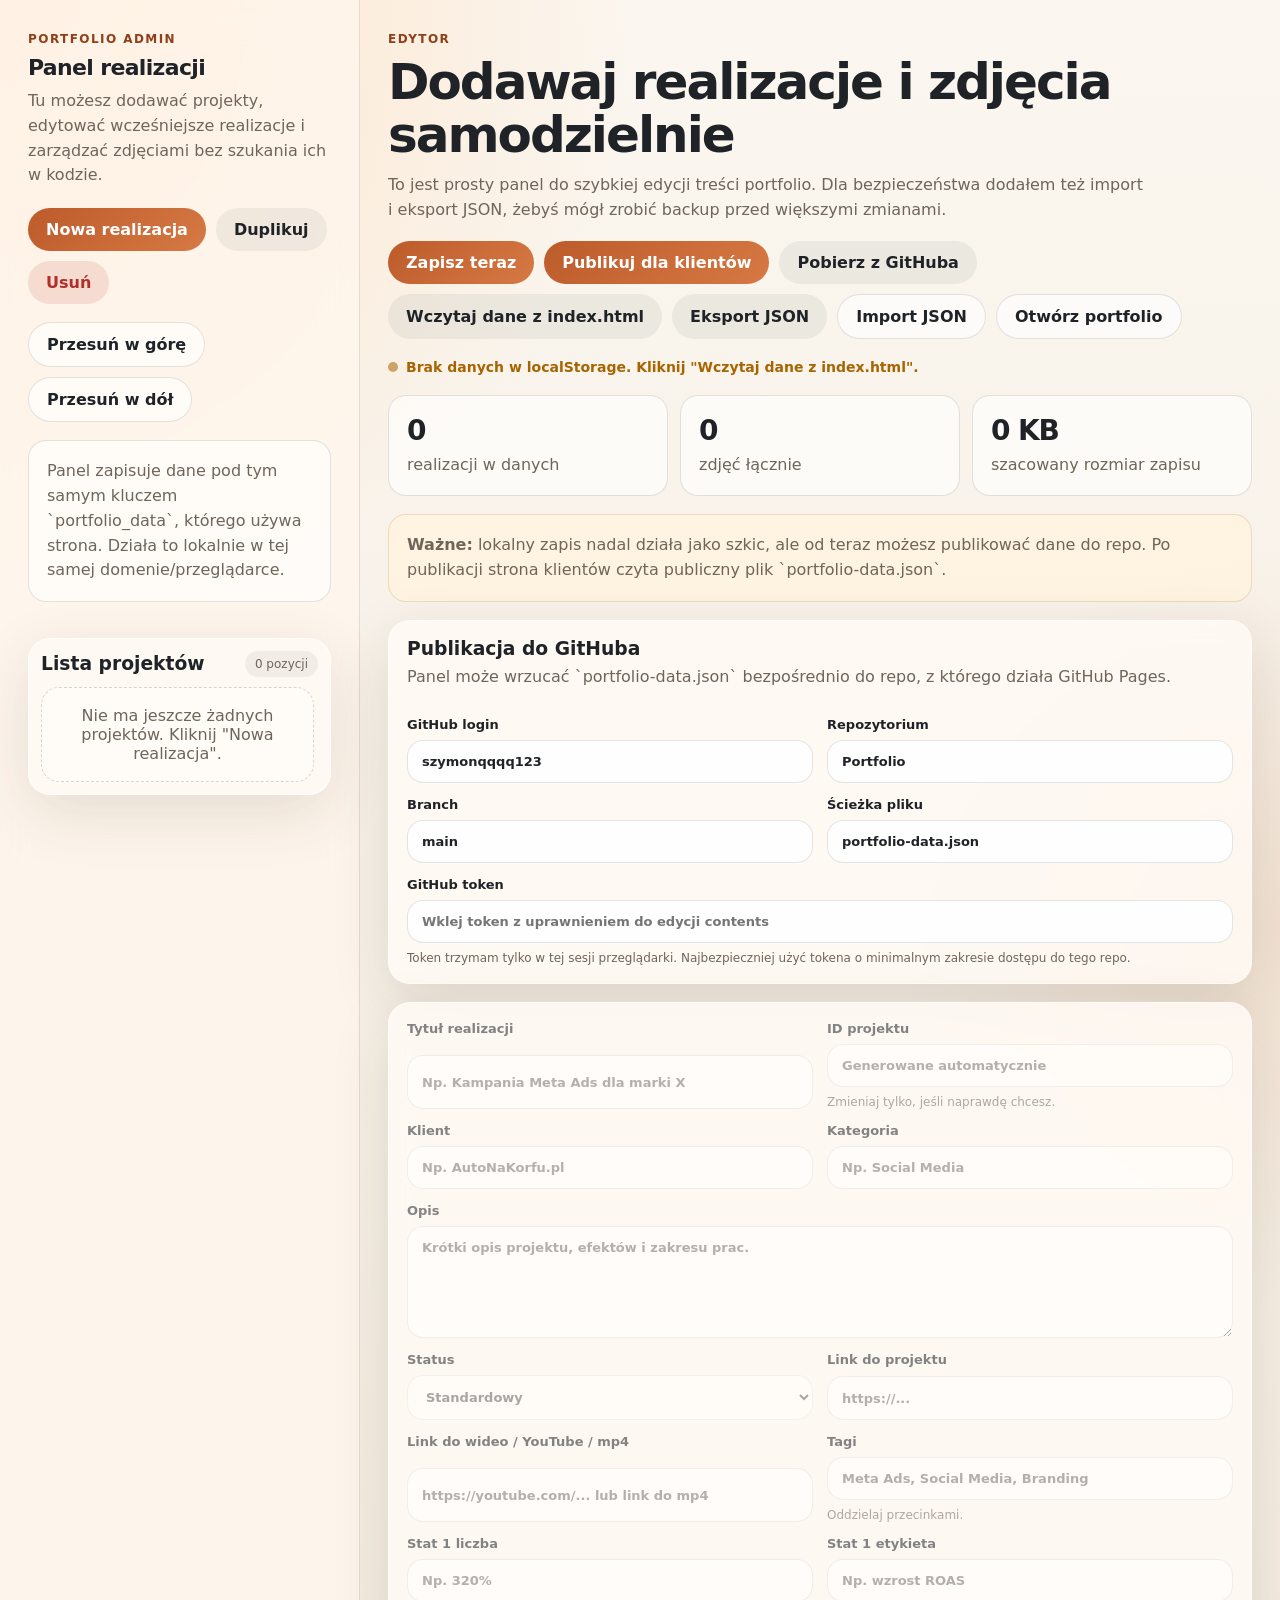
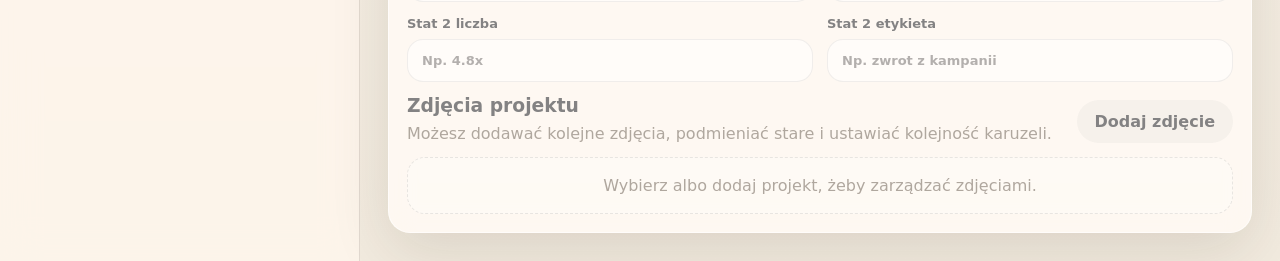
==== admin.html @ 0dcaae66 "Add files via upload" ====
<!DOCTYPE html>
<html lang="pl">
<head>
  <meta charset="UTF-8">
  <meta name="viewport" content="width=device-width, initial-scale=1.0">
  <title>Panel realizacji</title>
  <style>
    :root {
      --bg: #f4efe7;
      --panel: rgba(255, 250, 244, 0.88);
      --panel-strong: #fffaf4;
      --ink: #1f2328;
      --muted: #6f655a;
      --line: rgba(39, 28, 20, 0.12);
      --brand: #bd5b2b;
      --brand-dark: #8f3f19;
      --ok: #156f44;
      --warn: #a86400;
      --danger: #b22f29;
      --shadow: 0 18px 60px rgba(52, 31, 18, 0.12);
      --radius: 22px;
    }

    * {
      box-sizing: border-box;
    }

    body {
      margin: 0;
      font-family: "Segoe UI", system-ui, sans-serif;
      color: var(--ink);
      background:
        radial-gradient(circle at top left, rgba(255, 209, 163, 0.55), transparent 28%),
        radial-gradient(circle at right center, rgba(215, 146, 96, 0.16), transparent 24%),
        linear-gradient(180deg, #fbf6ef 0%, #f2ebdf 100%);
      min-height: 100vh;
    }

    a {
      color: inherit;
    }

    .shell {
      display: grid;
      grid-template-columns: 360px minmax(0, 1fr);
      min-height: 100vh;
    }

    .sidebar {
      padding: 28px;
      border-right: 1px solid var(--line);
      background: rgba(255, 247, 238, 0.78);
      backdrop-filter: blur(18px);
    }

    .main {
      padding: 28px;
    }

    .panel {
      background: var(--panel);
      border: 1px solid rgba(255, 255, 255, 0.6);
      border-radius: var(--radius);
      box-shadow: var(--shadow);
      backdrop-filter: blur(12px);
    }

    .brand {
      margin-bottom: 20px;
    }

    .eyebrow {
      display: inline-block;
      margin-bottom: 10px;
      font-size: 12px;
      font-weight: 700;
      letter-spacing: 0.12em;
      text-transform: uppercase;
      color: var(--brand-dark);
    }

    h1, h2, h3 {
      margin: 0;
      line-height: 1.05;
    }

    h1 {
      font-size: clamp(30px, 4vw, 50px);
      letter-spacing: -0.04em;
      margin-bottom: 12px;
    }

    h2 {
      font-size: 22px;
      letter-spacing: -0.03em;
    }

    p {
      margin: 0;
      color: var(--muted);
      line-height: 1.55;
    }

    .stack {
      display: grid;
      gap: 18px;
    }

    .actions,
    .inline-actions {
      display: flex;
      flex-wrap: wrap;
      gap: 10px;
    }

    button,
    .button-link,
    .file-label {
      appearance: none;
      border: 0;
      border-radius: 999px;
      padding: 12px 18px;
      font: inherit;
      font-weight: 700;
      cursor: pointer;
      transition: transform 0.16s ease, background 0.16s ease, color 0.16s ease, opacity 0.16s ease;
      text-decoration: none;
      display: inline-flex;
      align-items: center;
      justify-content: center;
      gap: 8px;
    }

    button:hover,
    .button-link:hover,
    .file-label:hover {
      transform: translateY(-1px);
    }

    .btn-primary {
      background: linear-gradient(135deg, var(--brand), #d67944);
      color: #fff;
    }

    .btn-secondary {
      background: rgba(31, 35, 40, 0.06);
      color: var(--ink);
    }

    .btn-danger {
      background: rgba(178, 47, 41, 0.12);
      color: var(--danger);
    }

    .btn-ghost {
      background: rgba(255, 255, 255, 0.66);
      color: var(--ink);
      border: 1px solid var(--line);
    }

    .meta-card,
    .list-wrap,
    .editor-wrap,
    .tip,
    .notice {
      padding: 18px;
    }

    .meta-grid {
      display: grid;
      grid-template-columns: repeat(3, minmax(0, 1fr));
      gap: 12px;
    }

    .meta-card {
      background: rgba(255, 255, 255, 0.62);
      border: 1px solid var(--line);
      border-radius: 18px;
    }

    .meta-card strong {
      display: block;
      font-size: 28px;
      letter-spacing: -0.04em;
      margin-bottom: 6px;
    }

    .tip,
    .notice {
      border-radius: 18px;
      border: 1px solid var(--line);
      background: rgba(255, 255, 255, 0.6);
    }

    .notice.warn {
      background: rgba(255, 244, 224, 0.85);
      border-color: rgba(168, 100, 0, 0.18);
    }

    .notice.ok {
      background: rgba(232, 250, 240, 0.9);
      border-color: rgba(21, 111, 68, 0.18);
    }

    .status-line {
      display: inline-flex;
      align-items: center;
      gap: 8px;
      min-height: 20px;
      font-size: 14px;
      font-weight: 600;
      color: var(--muted);
    }

    .status-dot {
      width: 10px;
      height: 10px;
      border-radius: 999px;
      background: currentColor;
      opacity: 0.55;
    }

    .status-line.ok {
      color: var(--ok);
    }

    .status-line.warn {
      color: var(--warn);
    }

    .status-line.danger {
      color: var(--danger);
    }

    .list-wrap {
      margin-top: 18px;
      padding: 12px;
    }

    .project-list {
      display: grid;
      gap: 10px;
      max-height: calc(100vh - 350px);
      overflow: auto;
      padding-right: 4px;
    }

    .project-item {
      width: 100%;
      text-align: left;
      border-radius: 18px;
      padding: 14px;
      background: rgba(255, 255, 255, 0.75);
      border: 1px solid transparent;
      display: grid;
      gap: 6px;
    }

    .project-item.active {
      border-color: rgba(189, 91, 43, 0.4);
      background: linear-gradient(135deg, rgba(255, 233, 219, 0.95), rgba(255, 250, 244, 0.95));
    }

    .project-item strong {
      font-size: 16px;
      letter-spacing: -0.02em;
    }

    .project-meta {
      display: flex;
      flex-wrap: wrap;
      gap: 8px;
      font-size: 12px;
      color: var(--muted);
    }

    .chip {
      display: inline-flex;
      align-items: center;
      gap: 6px;
      padding: 6px 10px;
      border-radius: 999px;
      background: rgba(31, 35, 40, 0.06);
      font-size: 12px;
      color: var(--muted);
    }

    .editor-wrap {
      display: grid;
      gap: 18px;
    }

    .form-grid {
      display: grid;
      grid-template-columns: repeat(2, minmax(0, 1fr));
      gap: 14px;
    }

    .full {
      grid-column: 1 / -1;
    }

    label {
      display: grid;
      gap: 8px;
      font-size: 13px;
      font-weight: 700;
      color: var(--ink);
    }

    input,
    textarea,
    select {
      width: 100%;
      border-radius: 16px;
      border: 1px solid rgba(31, 35, 40, 0.12);
      background: rgba(255, 255, 255, 0.92);
      padding: 13px 14px;
      font: inherit;
      color: var(--ink);
      resize: vertical;
    }

    textarea {
      min-height: 112px;
    }

    input:focus,
    textarea:focus,
    select:focus {
      outline: 2px solid rgba(189, 91, 43, 0.2);
      border-color: rgba(189, 91, 43, 0.5);
    }

    .field-note {
      font-size: 12px;
      font-weight: 500;
      color: var(--muted);
    }

    fieldset {
      margin: 0;
      padding: 0;
      border: 0;
      min-width: 0;
    }

    fieldset:disabled {
      opacity: 0.55;
    }

    .section-head {
      display: flex;
      align-items: center;
      justify-content: space-between;
      gap: 12px;
      margin-bottom: 10px;
    }

    .image-list {
      display: grid;
      gap: 12px;
    }

    .image-item {
      border: 1px solid var(--line);
      border-radius: 18px;
      padding: 12px;
      background: rgba(255, 255, 255, 0.7);
      display: grid;
      grid-template-columns: 92px minmax(0, 1fr);
      gap: 12px;
      align-items: start;
    }

    .thumb {
      width: 92px;
      height: 92px;
      border-radius: 14px;
      overflow: hidden;
      background: linear-gradient(135deg, rgba(189, 91, 43, 0.12), rgba(31, 35, 40, 0.05));
      display: grid;
      place-items: center;
      color: var(--muted);
      font-size: 12px;
      text-align: center;
      border: 1px solid rgba(31, 35, 40, 0.08);
    }

    .thumb img {
      width: 100%;
      height: 100%;
      object-fit: cover;
      display: block;
    }

    .image-copy {
      display: grid;
      gap: 8px;
    }

    .image-title {
      font-weight: 700;
      word-break: break-word;
    }

    .image-actions {
      display: flex;
      flex-wrap: wrap;
      gap: 8px;
    }

    .image-actions button {
      padding: 9px 12px;
      font-size: 13px;
    }

    .empty {
      padding: 18px;
      border-radius: 18px;
      border: 1px dashed rgba(31, 35, 40, 0.18);
      color: var(--muted);
      background: rgba(255, 255, 255, 0.45);
      text-align: center;
    }

    .hidden-input {
      display: none;
    }

    @media (max-width: 980px) {
      .shell {
        grid-template-columns: 1fr;
      }

      .sidebar {
        border-right: 0;
        border-bottom: 1px solid var(--line);
      }

      .project-list {
        max-height: none;
      }

      .meta-grid,
      .form-grid {
        grid-template-columns: 1fr;
      }
    }
  </style>
</head>
<body>
  <div class="shell">
    <aside class="sidebar">
      <div class="brand">
        <div class="eyebrow">Portfolio Admin</div>
        <h2>Panel realizacji</h2>
        <p style="margin-top:10px">Tu możesz dodawać projekty, edytować wcześniejsze realizacje i zarządzać zdjęciami bez szukania ich w kodzie.</p>
      </div>

      <div class="stack">
        <div class="actions">
          <button class="btn-primary" id="addProjectBtn" type="button">Nowa realizacja</button>
          <button class="btn-secondary" id="duplicateProjectBtn" type="button">Duplikuj</button>
          <button class="btn-danger" id="deleteProjectBtn" type="button">Usuń</button>
        </div>

        <div class="actions">
          <button class="btn-ghost" id="moveUpBtn" type="button">Przesuń w górę</button>
          <button class="btn-ghost" id="moveDownBtn" type="button">Przesuń w dół</button>
        </div>

        <div class="tip">
          <p>Panel zapisuje dane pod tym samym kluczem `portfolio_data`, którego używa strona. Działa to lokalnie w tej samej domenie/przeglądarce.</p>
        </div>

        <div class="list-wrap panel">
          <div class="section-head">
            <h3>Lista projektów</h3>
            <span class="chip" id="projectCountChip">0 pozycji</span>
          </div>
          <div class="project-list" id="projectList"></div>
        </div>
      </div>
    </aside>

    <main class="main">
      <div class="stack">
        <div>
          <div class="eyebrow">Edytor</div>
          <h1>Dodawaj realizacje i zdjęcia samodzielnie</h1>
          <p style="max-width:760px">To jest prosty panel do szybkiej edycji treści portfolio. Dla bezpieczeństwa dodałem też import i eksport JSON, żebyś mógł zrobić backup przed większymi zmianami.</p>
        </div>

        <div class="actions">
          <button class="btn-primary" id="saveBtn" type="button">Zapisz teraz</button>
          <button class="btn-primary" id="publishBtn" type="button">Publikuj dla klientów</button>
          <button class="btn-secondary" id="pullGithubBtn" type="button">Pobierz z GitHuba</button>
          <button class="btn-secondary" id="seedBtn" type="button">Wczytaj dane z index.html</button>
          <button class="btn-secondary" id="exportBtn" type="button">Eksport JSON</button>
          <label class="file-label btn-ghost" for="importInput">Import JSON</label>
          <input class="hidden-input" type="file" id="importInput" accept="application/json">
          <a class="button-link btn-ghost" href="index.html" target="_blank" rel="noreferrer">Otwórz portfolio</a>
        </div>

        <div class="status-line" id="statusLine">
          <span class="status-dot"></span>
          <span>Gotowe do pracy.</span>
        </div>

        <div class="meta-grid">
          <div class="meta-card">
            <strong id="metaProjects">0</strong>
            <p>realizacji w danych</p>
          </div>
          <div class="meta-card">
            <strong id="metaImages">0</strong>
            <p>zdjęć łącznie</p>
          </div>
          <div class="meta-card">
            <strong id="metaSize">0 KB</strong>
            <p>szacowany rozmiar zapisu</p>
          </div>
        </div>

        <div class="notice warn">
          <p><strong>Ważne:</strong> lokalny zapis nadal działa jako szkic, ale od teraz możesz publikować dane do repo. Po publikacji strona klientów czyta publiczny plik `portfolio-data.json`.</p>
        </div>

        <div class="editor-wrap panel">
          <div class="section-head">
            <div>
              <h3>Publikacja do GitHuba</h3>
              <p style="margin-top:6px">Panel może wrzucać `portfolio-data.json` bezpośrednio do repo, z którego działa GitHub Pages.</p>
            </div>
          </div>

          <div class="form-grid">
            <label>
              GitHub login
              <input type="text" id="githubOwner" placeholder="Np. szymonqqqq123">
            </label>

            <label>
              Repozytorium
              <input type="text" id="githubRepo" placeholder="Np. Portfolio">
            </label>

            <label>
              Branch
              <input type="text" id="githubBranch" placeholder="Np. main">
            </label>

            <label>
              Ścieżka pliku
              <input type="text" id="githubPath" placeholder="Np. portfolio-data.json">
            </label>

            <label class="full">
              GitHub token
              <input type="password" id="githubToken" placeholder="Wklej token z uprawnieniem do edycji contents">
              <span class="field-note">Token trzymam tylko w tej sesji przeglądarki. Najbezpieczniej użyć tokena o minimalnym zakresie dostępu do tego repo.</span>
            </label>
          </div>
        </div>

        <div class="editor-wrap panel">
          <fieldset id="editorFieldset">
            <div class="form-grid" id="projectForm">
              <label>
                Tytuł realizacji
                <input type="text" id="fieldTitle" placeholder="Np. Kampania Meta Ads dla marki X">
              </label>

              <label>
                ID projektu
                <input type="text" id="fieldId" placeholder="Generowane automatycznie">
                <span class="field-note">Zmieniaj tylko, jeśli naprawdę chcesz.</span>
              </label>

              <label>
                Klient
                <input type="text" id="fieldClient" placeholder="Np. AutoNaKorfu.pl">
              </label>

              <label>
                Kategoria
                <input type="text" id="fieldCategory" placeholder="Np. Social Media">
              </label>

              <label class="full">
                Opis
                <textarea id="fieldDesc" placeholder="Krótki opis projektu, efektów i zakresu prac."></textarea>
              </label>

              <label>
                Status
                <select id="fieldStatus">
                  <option value="">Standardowy</option>
                  <option value="featured">Wyróżniony</option>
                </select>
              </label>

              <label>
                Link do projektu
                <input type="url" id="fieldUrl" placeholder="https://...">
              </label>

              <label>
                Link do wideo / YouTube / mp4
                <input type="text" id="fieldYoutubeUrl" placeholder="https://youtube.com/... lub link do mp4">
              </label>

              <label>
                Tagi
                <input type="text" id="fieldTags" placeholder="Meta Ads, Social Media, Branding">
                <span class="field-note">Oddzielaj przecinkami.</span>
              </label>

              <label>
                Stat 1 liczba
                <input type="text" id="fieldStat1num" placeholder="Np. 320%">
              </label>

              <label>
                Stat 1 etykieta
                <input type="text" id="fieldStat1label" placeholder="Np. wzrost ROAS">
              </label>

              <label>
                Stat 2 liczba
                <input type="text" id="fieldStat2num" placeholder="Np. 4.8x">
              </label>

              <label>
                Stat 2 etykieta
                <input type="text" id="fieldStat2label" placeholder="Np. zwrot z kampanii">
              </label>

              <div class="full">
                <div class="section-head">
                  <div>
                    <h3>Zdjęcia projektu</h3>
                    <p style="margin-top:6px">Możesz dodawać kolejne zdjęcia, podmieniać stare i ustawiać kolejność karuzeli.</p>
                  </div>
                  <button class="btn-secondary" id="addImageBtn" type="button">Dodaj zdjęcie</button>
                </div>
                <div class="image-list" id="imageList"></div>
              </div>
            </div>
          </fieldset>
        </div>
      </div>
    </main>
  </div>

  <script>
    (function() {
      const STORAGE_KEY = 'portfolio_data';
      const GITHUB_CONFIG_KEY = 'portfolio_github_config';
      const GITHUB_TOKEN_KEY = 'portfolio_github_token';
      const els = {
        projectList: document.getElementById('projectList'),
        projectCountChip: document.getElementById('projectCountChip'),
        statusLine: document.getElementById('statusLine'),
        metaProjects: document.getElementById('metaProjects'),
        metaImages: document.getElementById('metaImages'),
        metaSize: document.getElementById('metaSize'),
        editorFieldset: document.getElementById('editorFieldset'),
        imageList: document.getElementById('imageList'),
        importInput: document.getElementById('importInput'),
        fieldTitle: document.getElementById('fieldTitle'),
        fieldId: document.getElementById('fieldId'),
        fieldClient: document.getElementById('fieldClient'),
        fieldCategory: document.getElementById('fieldCategory'),
        fieldDesc: document.getElementById('fieldDesc'),
        fieldStatus: document.getElementById('fieldStatus'),
        fieldUrl: document.getElementById('fieldUrl'),
        fieldYoutubeUrl: document.getElementById('fieldYoutubeUrl'),
        fieldTags: document.getElementById('fieldTags'),
        fieldStat1num: document.getElementById('fieldStat1num'),
        fieldStat1label: document.getElementById('fieldStat1label'),
        fieldStat2num: document.getElementById('fieldStat2num'),
        fieldStat2label: document.getElementById('fieldStat2label'),
        githubOwner: document.getElementById('githubOwner'),
        githubRepo: document.getElementById('githubRepo'),
        githubBranch: document.getElementById('githubBranch'),
        githubPath: document.getElementById('githubPath'),
        githubToken: document.getElementById('githubToken')
      };

      let state = createEmptyState();
      let selectedProjectId = null;
      let saveTimer = null;
      let githubConfig = createDefaultGithubConfig();

      function createEmptyState() {
        return {
          projects: [],
          services: [],
          profile: {},
          settings: {}
        };
      }

      function createDefaultGithubConfig() {
        return {
          owner: 'szymonqqqq123',
          repo: 'Portfolio',
          branch: 'main',
          path: 'portfolio-data.json',
          token: ''
        };
      }

      function slugify(value) {
        return String(value || '')
          .toLowerCase()
          .normalize('NFD')
          .replace(/[\u0300-\u036f]/g, '')
          .replace(/[^a-z0-9]+/g, '-')
          .replace(/^-+|-+$/g, '')
          .slice(0, 40) || 'realizacja';
      }

      function generateId(seed) {
        return slugify(seed) + '-' + Math.random().toString(36).slice(2, 7);
      }

      function makeUniqueProjectId(rawId, fallbackSeed, currentId) {
        let desired = String(rawId || '').trim();
        if (!desired) {
          desired = currentId || generateId(fallbackSeed || 'realizacja');
        }

        let candidate = desired;
        let counter = 2;
        while (state.projects.some(function(project) {
          return project.id === candidate && project.id !== currentId;
        })) {
          candidate = desired + '-' + counter;
          counter += 1;
        }
        return candidate;
      }

      function parseTags(value) {
        return String(value || '')
          .split(',')
          .map(function(tag) { return tag.trim(); })
          .filter(Boolean);
      }

      function escapeHtml(value) {
        return String(value == null ? '' : value)
          .replace(/&/g, '&amp;')
          .replace(/</g, '&lt;')
          .replace(/>/g, '&gt;')
          .replace(/"/g, '&quot;')
          .replace(/'/g, '&#39;');
      }

      function normalizeProject(project, index) {
        const src = project && typeof project === 'object' ? project : {};
        const title = src.title || 'Nowa realizacja';
        return {
          id: String(src.id || generateId(title + '-' + index)),
          title: String(title),
          client: String(src.client || ''),
          desc: String(src.desc || ''),
          category: String(src.category || ''),
          tags: Array.isArray(src.tags) ? src.tags.filter(Boolean).map(String) : parseTags(src.tags),
          stat1num: String(src.stat1num || ''),
          stat1label: String(src.stat1label || ''),
          stat2num: String(src.stat2num || ''),
          stat2label: String(src.stat2label || ''),
          status: src.status === 'featured' ? 'featured' : '',
          url: String(src.url || ''),
          youtubeUrl: String(src.youtubeUrl || ''),
          images: Array.isArray(src.images) ? src.images.filter(Boolean).map(String) : [],
          updatedAt: Number(src.updatedAt) || Date.now()
        };
      }

      function ensureStateShape(raw) {
        const src = raw && typeof raw === 'object' ? raw : {};
        return {
          projects: Array.isArray(src.projects) ? src.projects.map(normalizeProject) : [],
          services: Array.isArray(src.services) ? src.services.slice() : [],
          profile: src.profile && typeof src.profile === 'object' ? Object.assign({}, src.profile) : {},
          settings: src.settings && typeof src.settings === 'object' ? Object.assign({}, src.settings) : {}
        };
      }

      function loadGithubConfig() {
        let config = createDefaultGithubConfig();

        try {
          const saved = localStorage.getItem(GITHUB_CONFIG_KEY);
          if (saved) {
            config = Object.assign(config, JSON.parse(saved));
          }
        } catch (error) {
          console.warn('github config read failed:', error);
        }

        try {
          config.token = sessionStorage.getItem(GITHUB_TOKEN_KEY) || '';
        } catch (error) {
          console.warn('github token read failed:', error);
        }

        return config;
      }

      function saveGithubConfig() {
        githubConfig = {
          owner: els.githubOwner.value.trim(),
          repo: els.githubRepo.value.trim(),
          branch: els.githubBranch.value.trim() || 'main',
          path: els.githubPath.value.trim() || 'portfolio-data.json',
          token: els.githubToken.value.trim()
        };

        try {
          localStorage.setItem(GITHUB_CONFIG_KEY, JSON.stringify({
            owner: githubConfig.owner,
            repo: githubConfig.repo,
            branch: githubConfig.branch,
            path: githubConfig.path
          }));
        } catch (error) {
          console.warn('github config write failed:', error);
        }

        try {
          if (githubConfig.token) {
            sessionStorage.setItem(GITHUB_TOKEN_KEY, githubConfig.token);
          } else {
            sessionStorage.removeItem(GITHUB_TOKEN_KEY);
          }
        } catch (error) {
          console.warn('github token write failed:', error);
        }

        return githubConfig;
      }

      function fillGithubConfig() {
        els.githubOwner.value = githubConfig.owner || '';
        els.githubRepo.value = githubConfig.repo || '';
        els.githubBranch.value = githubConfig.branch || 'main';
        els.githubPath.value = githubConfig.path || 'portfolio-data.json';
        els.githubToken.value = githubConfig.token || '';
      }

      function encodeGithubPath(path) {
        return String(path || '')
          .split('/')
          .filter(Boolean)
          .map(encodeURIComponent)
          .join('/');
      }

      function getGithubApiUrl(config) {
        return 'https://api.github.com/repos/' +
          encodeURIComponent(config.owner) + '/' +
          encodeURIComponent(config.repo) + '/contents/' +
          encodeGithubPath(config.path);
      }

      function getGithubHeaders(token) {
        return {
          'Accept': 'application/vnd.github+json',
          'Authorization': 'Bearer ' + token,
          'X-GitHub-Api-Version': '2022-11-28',
          'Content-Type': 'application/json'
        };
      }

      function utf8ToBase64(value) {
        const bytes = new TextEncoder().encode(value);
        let binary = '';
        const chunkSize = 0x8000;
        for (let i = 0; i < bytes.length; i += chunkSize) {
          binary += String.fromCharCode.apply(null, bytes.subarray(i, i + chunkSize));
        }
        return btoa(binary);
      }

      function base64ToUtf8(value) {
        const binary = atob(String(value || '').replace(/\n/g, ''));
        const bytes = Uint8Array.from(binary, function(char) {
          return char.charCodeAt(0);
        });
        return new TextDecoder().decode(bytes);
      }

      function loadState() {
        try {
          const saved = localStorage.getItem(STORAGE_KEY);
          return ensureStateShape(saved ? JSON.parse(saved) : createEmptyState());
        } catch (error) {
          setStatus('Nie udało się odczytać danych z localStorage.', 'danger');
          return createEmptyState();
        }
      }

      function saveState(showStatus) {
        const safeState = ensureStateShape(state);
        try {
          localStorage.setItem(STORAGE_KEY, JSON.stringify(safeState));
          state = safeState;
          updateMeta();
          if (showStatus !== false) {
            setStatus('Zmiany zapisane lokalnie.', 'ok');
          }
          return true;
        } catch (error) {
          setStatus('Zapis nie powiódł się. Prawdopodobnie dane są za ciężkie.', 'danger');
          alert('Nie udało się zapisać danych. Jeśli wklejasz obrazy jako bardzo duże base64, localStorage może być za mały. Lepiej używać zwykłych linków do obrazów.');
          return false;
        }
      }

      function scheduleSave() {
        clearTimeout(saveTimer);
        saveTimer = setTimeout(function() {
          saveState(true);
        }, 350);
      }

      function setStatus(message, tone) {
        els.statusLine.className = 'status-line' + (tone ? ' ' + tone : '');
        els.statusLine.innerHTML = '<span class="status-dot"></span><span>' + escapeHtml(message) + '</span>';
      }

      function getSelectedProject() {
        return state.projects.find(function(project) {
          return project.id === selectedProjectId;
        }) || null;
      }

      function syncCurrentProjectFromFields(shouldSave) {
        const project = getSelectedProject();
        if (!project) return;

        project.title = els.fieldTitle.value.trim() || 'Nowa realizacja';
        project.id = makeUniqueProjectId(els.fieldId.value, project.title, project.id);
        project.client = els.fieldClient.value.trim();
        project.category = els.fieldCategory.value.trim();
        project.desc = els.fieldDesc.value.trim();
        project.status = els.fieldStatus.value;
        project.url = els.fieldUrl.value.trim();
        project.youtubeUrl = els.fieldYoutubeUrl.value.trim();
        project.tags = parseTags(els.fieldTags.value);
        project.stat1num = els.fieldStat1num.value.trim();
        project.stat1label = els.fieldStat1label.value.trim();
        project.stat2num = els.fieldStat2num.value.trim();
        project.stat2label = els.fieldStat2label.value.trim();
        project.updatedAt = Date.now();

        selectedProjectId = project.id;
        els.fieldId.value = project.id;
        renderProjectList();
        updateMeta();

        if (shouldSave !== false) {
          scheduleSave();
        }
      }

      function fillForm() {
        const project = getSelectedProject();
        const disabled = !project;
        els.editorFieldset.disabled = disabled;

        if (!project) {
          [
            els.fieldTitle,
            els.fieldId,
            els.fieldClient,
            els.fieldCategory,
            els.fieldDesc,
            els.fieldUrl,
            els.fieldYoutubeUrl,
            els.fieldTags,
            els.fieldStat1num,
            els.fieldStat1label,
            els.fieldStat2num,
            els.fieldStat2label
          ].forEach(function(input) {
            input.value = '';
          });
          els.fieldStatus.value = '';
          renderImageList();
          return;
        }

        els.fieldTitle.value = project.title || '';
        els.fieldId.value = project.id || '';
        els.fieldClient.value = project.client || '';
        els.fieldCategory.value = project.category || '';
        els.fieldDesc.value = project.desc || '';
        els.fieldStatus.value = project.status || '';
        els.fieldUrl.value = project.url || '';
        els.fieldYoutubeUrl.value = project.youtubeUrl || '';
        els.fieldTags.value = (project.tags || []).join(', ');
        els.fieldStat1num.value = project.stat1num || '';
        els.fieldStat1label.value = project.stat1label || '';
        els.fieldStat2num.value = project.stat2num || '';
        els.fieldStat2label.value = project.stat2label || '';
        renderImageList();
      }

      function truncateMiddle(value, max) {
        const text = String(value || '');
        if (text.length <= max) return text;
        const edge = Math.floor((max - 3) / 2);
        return text.slice(0, edge) + '...' + text.slice(text.length - edge);
      }

      function isProbablyImageSource(value) {
        return /^data:image\//.test(value) || /^https?:\/\//.test(value) || value.startsWith('/');
      }

      function formatImageLabel(value) {
        if (!value) return 'Pusty wpis';
        if (/^data:image\//.test(value)) {
          return 'Osadzony obraz (data URI, ' + Math.round(value.length / 1024) + ' KB)';
        }
        return truncateMiddle(value, 90);
      }

      function renderImageList() {
        const project = getSelectedProject();
        if (!project) {
          els.imageList.innerHTML = '<div class="empty">Wybierz albo dodaj projekt, żeby zarządzać zdjęciami.</div>';
          return;
        }

        const images = Array.isArray(project.images) ? project.images : [];
        if (!images.length) {
          els.imageList.innerHTML = '<div class="empty">Ten projekt nie ma jeszcze żadnych zdjęć.</div>';
          return;
        }

        els.imageList.innerHTML = images.map(function(image, index) {
          const preview = isProbablyImageSource(image)
            ? '<img src="' + escapeHtml(image) + '" alt="Podgląd zdjęcia ' + (index + 1) + '">'
            : '<span>Brak podglądu</span>';

          return (
            '<div class="image-item">' +
              '<div class="thumb">' + preview + '</div>' +
              '<div class="image-copy">' +
                '<div class="image-title">Zdjęcie ' + (index + 1) + '</div>' +
                '<p>' + escapeHtml(formatImageLabel(image)) + '</p>' +
                '<div class="image-actions">' +
                  '<button class="btn-secondary" type="button" data-action="edit-image" data-index="' + index + '">Edytuj</button>' +
                  '<button class="btn-ghost" type="button" data-action="move-image-up" data-index="' + index + '"' + (index === 0 ? ' disabled' : '') + '>↑</button>' +
                  '<button class="btn-ghost" type="button" data-action="move-image-down" data-index="' + index + '"' + (index === images.length - 1 ? ' disabled' : '') + '>↓</button>' +
                  '<button class="btn-danger" type="button" data-action="delete-image" data-index="' + index + '">Usuń</button>' +
                '</div>' +
              '</div>' +
            '</div>'
          );
        }).join('');
      }

      function renderProjectList() {
        const projects = state.projects || [];
        els.projectCountChip.textContent = projects.length + (projects.length === 1 ? ' pozycja' : ' pozycji');

        if (!projects.length) {
          els.projectList.innerHTML = '<div class="empty">Nie ma jeszcze żadnych projektów. Kliknij "Nowa realizacja".</div>';
          return;
        }

        els.projectList.innerHTML = projects.map(function(project) {
          const activeClass = project.id === selectedProjectId ? ' active' : '';
          const images = Array.isArray(project.images) ? project.images.length : 0;
          const label = project.title || 'Bez tytułu';
          const category = project.category || 'Bez kategorii';
          const status = project.status === 'featured' ? 'Wyróżniony' : 'Standard';

          return (
            '<button class="project-item' + activeClass + '" type="button" data-action="select-project" data-id="' + escapeHtml(project.id) + '">' +
              '<strong>' + escapeHtml(label) + '</strong>' +
              '<div class="project-meta">' +
                '<span>' + escapeHtml(category) + '</span>' +
                '<span>' + images + ' zdjęć</span>' +
                '<span>' + escapeHtml(status) + '</span>' +
              '</div>' +
            '</button>'
          );
        }).join('');
      }

      function updateMeta() {
        const projects = state.projects || [];
        const imageCount = projects.reduce(function(sum, project) {
          return sum + ((project.images || []).length);
        }, 0);
        const size = Math.round(JSON.stringify(state).length / 1024);
        els.metaProjects.textContent = String(projects.length);
        els.metaImages.textContent = String(imageCount);
        els.metaSize.textContent = size + ' KB';
      }

      function renderAll() {
        if (!selectedProjectId && state.projects.length) {
          selectedProjectId = state.projects[0].id;
        }
        if (selectedProjectId && !getSelectedProject() && state.projects.length) {
          selectedProjectId = state.projects[0].id;
        }
        if (!state.projects.length) {
          selectedProjectId = null;
        }

        renderProjectList();
        fillForm();
        updateMeta();
      }

      function createProject() {
        syncCurrentProjectFromFields(false);
        const project = normalizeProject({
          title: 'Nowa realizacja',
          category: 'Nowa kategoria',
          images: [],
          tags: []
        }, state.projects.length + 1);
        state.projects.unshift(project);
        selectedProjectId = project.id;
        renderAll();
        scheduleSave();
      }

      function duplicateProject() {
        const current = getSelectedProject();
        if (!current) return;
        syncCurrentProjectFromFields(false);
        const copy = normalizeProject(Object.assign({}, current, {
          id: generateId(current.title || 'kopia'),
          title: (current.title || 'Realizacja') + ' (kopia)',
          images: (current.images || []).slice(),
          tags: (current.tags || []).slice(),
          updatedAt: Date.now()
        }), state.projects.length + 1);
        state.projects.unshift(copy);
        selectedProjectId = copy.id;
        renderAll();
        scheduleSave();
      }

      function deleteProject() {
        const current = getSelectedProject();
        if (!current) return;
        const confirmed = window.confirm('Usunąć projekt "' + current.title + '"?');
        if (!confirmed) return;

        const index = state.projects.findIndex(function(project) {
          return project.id === current.id;
        });

        state.projects.splice(index, 1);
        selectedProjectId = state.projects[index] ? state.projects[index].id : (state.projects[index - 1] ? state.projects[index - 1].id : null);
        renderAll();
        scheduleSave();
      }

      function moveProject(direction) {
        const index = state.projects.findIndex(function(project) {
          return project.id === selectedProjectId;
        });
        if (index < 0) return;

        const nextIndex = index + direction;
        if (nextIndex < 0 || nextIndex >= state.projects.length) return;

        const tmp = state.projects[index];
        state.projects[index] = state.projects[nextIndex];
        state.projects[nextIndex] = tmp;
        renderProjectList();
        scheduleSave();
      }

      function addImage() {
        const current = getSelectedProject();
        if (!current) return;
        const input = window.prompt('Wklej URL zdjęcia albo data URI:', '');
        if (!input) return;
        current.images.push(input.trim());
        current.updatedAt = Date.now();
        renderImageList();
        renderProjectList();
        scheduleSave();
      }

      function editImage(index) {
        const current = getSelectedProject();
        if (!current || !current.images[index]) return;
        const currentValue = /^data:image\//.test(current.images[index]) ? '' : current.images[index];
        const input = window.prompt('Wklej nowy URL zdjęcia. Jeśli chcesz zamienić osadzony obraz, wklej tutaj nowy link.', currentValue);
        if (!input) return;
        current.images[index] = input.trim();
        current.updatedAt = Date.now();
        renderImageList();
        scheduleSave();
      }

      function deleteImage(index) {
        const current = getSelectedProject();
        if (!current) return;
        current.images.splice(index, 1);
        current.updatedAt = Date.now();
        renderImageList();
        renderProjectList();
        scheduleSave();
      }

      function moveImage(index, direction) {
        const current = getSelectedProject();
        if (!current) return;
        const nextIndex = index + direction;
        if (nextIndex < 0 || nextIndex >= current.images.length) return;
        const tmp = current.images[index];
        current.images[index] = current.images[nextIndex];
        current.images[nextIndex] = tmp;
        current.updatedAt = Date.now();
        renderImageList();
        scheduleSave();
      }

      async function seedFromIndex() {
        setStatus('Ładuję dane z index.html...', 'warn');
        const frame = document.createElement('iframe');
        frame.style.display = 'none';
        frame.src = 'index.html?seed=' + Date.now();
        document.body.appendChild(frame);

        try {
          await new Promise(function(resolve, reject) {
            const timeout = setTimeout(function() {
              reject(new Error('timeout'));
            }, 12000);

            frame.onload = function() {
              clearTimeout(timeout);
              setTimeout(resolve, 900);
            };

            frame.onerror = function() {
              clearTimeout(timeout);
              reject(new Error('load-error'));
            };
          });

          state = loadState();
          renderAll();
          saveState(false);
          setStatus('Dane zostały wczytane z index.html.', 'ok');
        } catch (error) {
          setStatus('Nie udało się wczytać danych ze strony.', 'danger');
          alert('Nie udało się pobrać danych z index.html. Upewnij się, że admin.html i index.html są w tym samym folderze i tej samej domenie.');
        } finally {
          frame.remove();
        }
      }

      async function fetchGithubContent(config) {
        const url = getGithubApiUrl(config) + '?ref=' + encodeURIComponent(config.branch);
        const response = await fetch(url, {
          headers: getGithubHeaders(config.token)
        });

        if (response.status === 404) {
          return null;
        }

        if (!response.ok) {
          const body = await response.text();
          throw new Error('GitHub API error ' + response.status + ': ' + body);
        }

        return response.json();
      }

      async function pullFromGithub() {
        const config = saveGithubConfig();
        if (!config.owner || !config.repo || !config.branch || !config.path || !config.token) {
          setStatus('Uzupełnij ustawienia GitHuba i token.', 'warn');
          alert('Żeby pobrać dane z repo, uzupełnij pola GitHub login, repo, branch, ścieżka pliku i token.');
          return;
        }

        setStatus('Pobieram aktualny plik z GitHuba...', 'warn');

        try {
          const remote = await fetchGithubContent(config);
          if (!remote || !remote.content) {
            setStatus('Plik jeszcze nie istnieje w repo.', 'warn');
            alert('Plik `portfolio-data.json` nie istnieje jeszcze w repo. Najpierw użyj publikacji.');
            return;
          }

          state = ensureStateShape(JSON.parse(base64ToUtf8(remote.content)));
          selectedProjectId = state.projects[0] ? state.projects[0].id : null;
          renderAll();
          saveState(false);
          setStatus('Pobrano najnowsze dane z GitHuba.', 'ok');
        } catch (error) {
          console.error(error);
          setStatus('Nie udało się pobrać danych z GitHuba.', 'danger');
          alert('GitHub zwrócił błąd podczas pobierania danych. Sprawdź token i ustawienia repo.');
        }
      }

      async function publishToGithub() {
        syncCurrentProjectFromFields(false);
        const config = saveGithubConfig();

        if (!config.owner || !config.repo || !config.branch || !config.path || !config.token) {
          setStatus('Uzupełnij ustawienia GitHuba i token.', 'warn');
          alert('Żeby publikować dla klientów, uzupełnij pola GitHub login, repo, branch, ścieżka pliku i token.');
          return;
        }

        if (!saveState(false)) {
          return;
        }

        setStatus('Publikuję zmiany do GitHuba...', 'warn');

        try {
          const currentFile = await fetchGithubContent(config);
          const body = {
            message: 'Update portfolio data via admin panel',
            content: utf8ToBase64(JSON.stringify(ensureStateShape(state), null, 2)),
            branch: config.branch
          };

          if (currentFile && currentFile.sha) {
            body.sha = currentFile.sha;
          }

          const response = await fetch(getGithubApiUrl(config), {
            method: 'PUT',
            headers: getGithubHeaders(config.token),
            body: JSON.stringify(body)
          });

          if (!response.ok) {
            const raw = await response.text();
            throw new Error('GitHub API error ' + response.status + ': ' + raw);
          }

          setStatus('Opublikowano. GitHub Pages powinno odświeżyć stronę za chwilę.', 'ok');
        } catch (error) {
          console.error(error);
          setStatus('Publikacja do GitHuba nie udała się.', 'danger');
          alert('GitHub odrzucił publikację. Najczęściej chodzi o zły token albo złą nazwę repo/branch.');
        }
      }

      function exportJson() {
        syncCurrentProjectFromFields(false);
        const json = JSON.stringify(ensureStateShape(state), null, 2);
        const blob = new Blob([json], { type: 'application/json' });
        const link = document.createElement('a');
        link.href = URL.createObjectURL(blob);
        link.download = 'portfolio-data-' + new Date().toISOString().slice(0, 10) + '.json';
        document.body.appendChild(link);
        link.click();
        link.remove();
        setTimeout(function() {
          URL.revokeObjectURL(link.href);
        }, 500);
        setStatus('Wyeksportowano backup JSON.', 'ok');
      }

      function importJsonFile(file) {
        if (!file) return;
        const reader = new FileReader();
        reader.onload = function(event) {
          try {
            const parsed = JSON.parse(String(event.target.result || '{}'));
            state = ensureStateShape(parsed);
            selectedProjectId = state.projects[0] ? state.projects[0].id : null;
            renderAll();
            saveState(true);
          } catch (error) {
            setStatus('Plik JSON jest niepoprawny.', 'danger');
            alert('Nie udało się odczytać tego pliku JSON.');
          } finally {
            els.importInput.value = '';
          }
        };
        reader.readAsText(file);
      }

      document.getElementById('addProjectBtn').addEventListener('click', createProject);
      document.getElementById('duplicateProjectBtn').addEventListener('click', duplicateProject);
      document.getElementById('deleteProjectBtn').addEventListener('click', deleteProject);
      document.getElementById('moveUpBtn').addEventListener('click', function() { moveProject(-1); });
      document.getElementById('moveDownBtn').addEventListener('click', function() { moveProject(1); });
      document.getElementById('saveBtn').addEventListener('click', function() {
        syncCurrentProjectFromFields(false);
        saveState(true);
      });
      document.getElementById('publishBtn').addEventListener('click', publishToGithub);
      document.getElementById('pullGithubBtn').addEventListener('click', pullFromGithub);
      document.getElementById('seedBtn').addEventListener('click', seedFromIndex);
      document.getElementById('exportBtn').addEventListener('click', exportJson);
      document.getElementById('addImageBtn').addEventListener('click', addImage);

      [
        els.fieldTitle,
        els.fieldId,
        els.fieldClient,
        els.fieldCategory,
        els.fieldDesc,
        els.fieldStatus,
        els.fieldUrl,
        els.fieldYoutubeUrl,
        els.fieldTags,
        els.fieldStat1num,
        els.fieldStat1label,
        els.fieldStat2num,
        els.fieldStat2label
      ].forEach(function(input) {
        input.addEventListener('input', function() {
          syncCurrentProjectFromFields(true);
        });
        input.addEventListener('change', function() {
          syncCurrentProjectFromFields(true);
        });
      });

      els.projectList.addEventListener('click', function(event) {
        const button = event.target.closest('[data-action="select-project"]');
        if (!button) return;
        syncCurrentProjectFromFields(false);
        selectedProjectId = button.getAttribute('data-id');
        renderAll();
      });

      els.imageList.addEventListener('click', function(event) {
        const button = event.target.closest('[data-action]');
        if (!button) return;
        const index = Number(button.getAttribute('data-index'));
        const action = button.getAttribute('data-action');

        if (action === 'edit-image') editImage(index);
        if (action === 'delete-image') deleteImage(index);
        if (action === 'move-image-up') moveImage(index, -1);
        if (action === 'move-image-down') moveImage(index, 1);
      });

      els.importInput.addEventListener('change', function(event) {
        importJsonFile(event.target.files && event.target.files[0]);
      });

      [
        els.githubOwner,
        els.githubRepo,
        els.githubBranch,
        els.githubPath,
        els.githubToken
      ].forEach(function(input) {
        input.addEventListener('input', saveGithubConfig);
        input.addEventListener('change', saveGithubConfig);
      });

      githubConfig = loadGithubConfig();
      fillGithubConfig();
      state = loadState();
      if (!state.projects.length) {
        setStatus('Brak danych w localStorage. Kliknij "Wczytaj dane z index.html".', 'warn');
      } else {
        setStatus('Dane portfolio wczytane.', 'ok');
      }
      renderAll();
    })();
  </script>
</body>
</html>
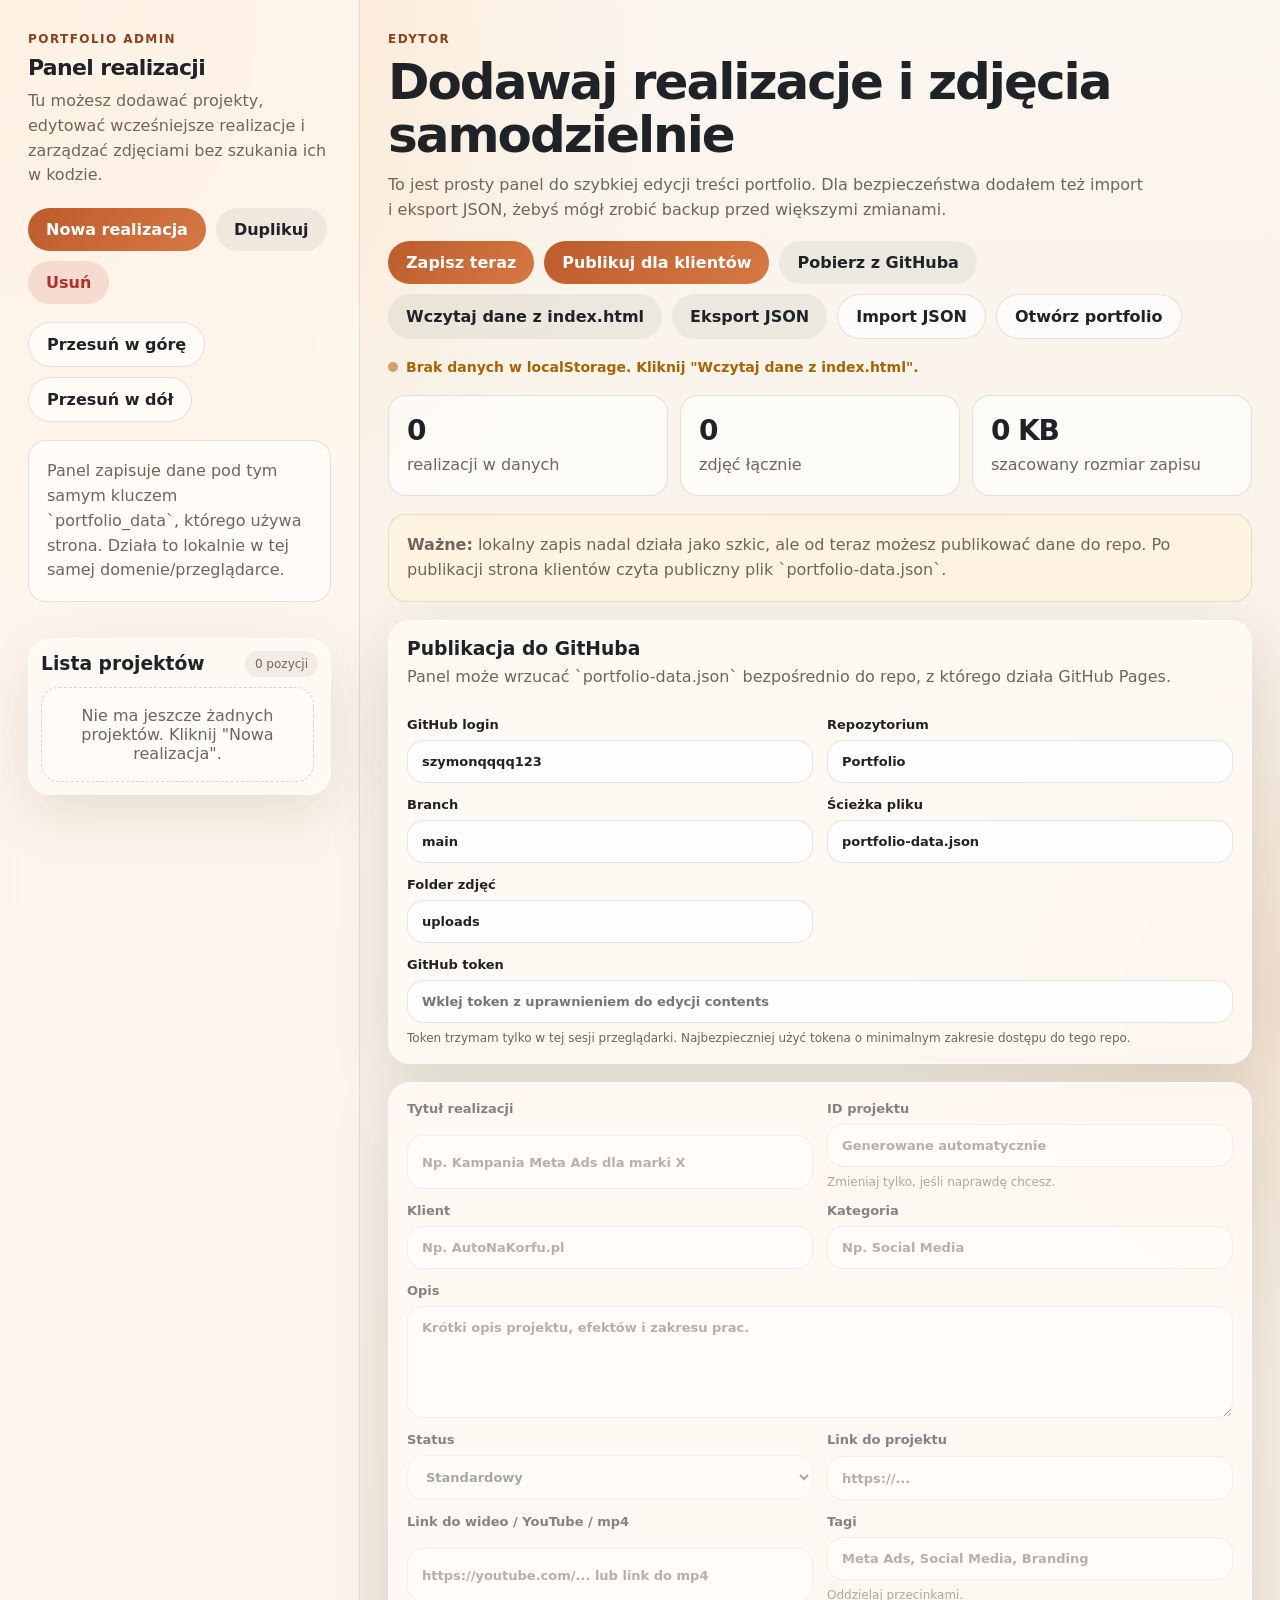
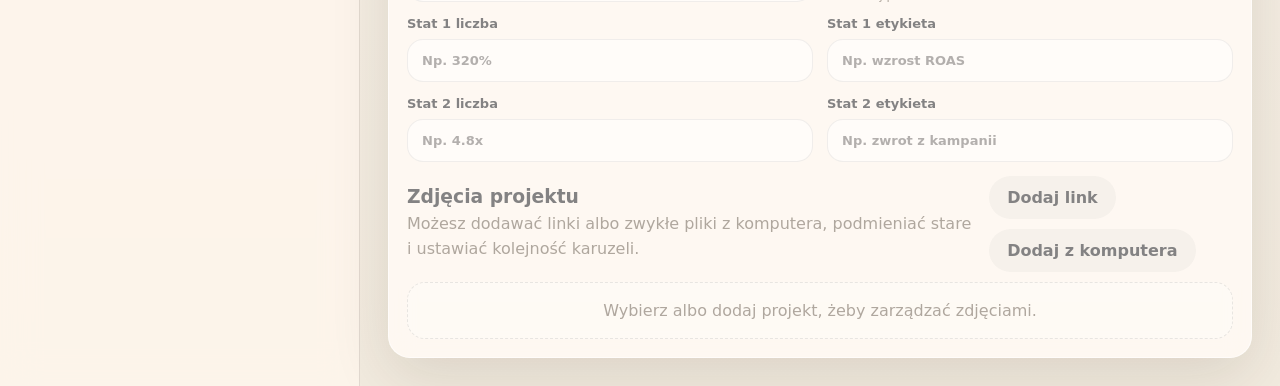
==== commit e8caed00: "Add files via upload" ====
--- a/admin.html
+++ b/admin.html
@@ -556,6 +556,11 @@
               <input type="text" id="githubPath" placeholder="Np. portfolio-data.json">
             </label>
 
+            <label>
+              Folder zdjęć
+              <input type="text" id="githubAssetsDir" placeholder="Np. uploads">
+            </label>
+
             <label class="full">
               GitHub token
               <input type="password" id="githubToken" placeholder="Wklej token z uprawnieniem do edycji contents">
@@ -641,11 +646,15 @@
                 <div class="section-head">
                   <div>
                     <h3>Zdjęcia projektu</h3>
-                    <p style="margin-top:6px">Możesz dodawać kolejne zdjęcia, podmieniać stare i ustawiać kolejność karuzeli.</p>
+                    <p style="margin-top:6px">Możesz dodawać linki albo zwykłe pliki z komputera, podmieniać stare i ustawiać kolejność karuzeli.</p>
                   </div>
-                  <button class="btn-secondary" id="addImageBtn" type="button">Dodaj zdjęcie</button>
+                  <div class="inline-actions">
+                    <button class="btn-secondary" id="addImageBtn" type="button">Dodaj link</button>
+                    <button class="btn-secondary" id="addImageFileBtn" type="button">Dodaj z komputera</button>
+                  </div>
                 </div>
                 <div class="image-list" id="imageList"></div>
+                <input class="hidden-input" type="file" id="imageUploadInput" accept="image/*" multiple>
               </div>
             </div>
           </fieldset>
@@ -686,7 +695,9 @@
         githubRepo: document.getElementById('githubRepo'),
         githubBranch: document.getElementById('githubBranch'),
         githubPath: document.getElementById('githubPath'),
-        githubToken: document.getElementById('githubToken')
+        githubAssetsDir: document.getElementById('githubAssetsDir'),
+        githubToken: document.getElementById('githubToken'),
+        imageUploadInput: document.getElementById('imageUploadInput')
       };
 
       let state = createEmptyState();
@@ -709,6 +720,7 @@
           repo: 'Portfolio',
           branch: 'main',
           path: 'portfolio-data.json',
+          assetsDir: 'uploads',
           token: ''
         };
       }
@@ -819,6 +831,7 @@
           repo: els.githubRepo.value.trim(),
           branch: els.githubBranch.value.trim() || 'main',
           path: els.githubPath.value.trim() || 'portfolio-data.json',
+          assetsDir: els.githubAssetsDir.value.trim() || 'uploads',
           token: els.githubToken.value.trim()
         };
 
@@ -827,7 +840,8 @@
             owner: githubConfig.owner,
             repo: githubConfig.repo,
             branch: githubConfig.branch,
-            path: githubConfig.path
+            path: githubConfig.path,
+            assetsDir: githubConfig.assetsDir
           }));
         } catch (error) {
           console.warn('github config write failed:', error);
@@ -851,6 +865,7 @@
         els.githubRepo.value = githubConfig.repo || '';
         els.githubBranch.value = githubConfig.branch || 'main';
         els.githubPath.value = githubConfig.path || 'portfolio-data.json';
+        els.githubAssetsDir.value = githubConfig.assetsDir || 'uploads';
         els.githubToken.value = githubConfig.token || '';
       }
 
@@ -894,6 +909,103 @@
           return char.charCodeAt(0);
         });
         return new TextDecoder().decode(bytes);
+      }
+
+      function dataUriToGithubUploadInfo(dataUri, project, imageIndex, config) {
+        const match = String(dataUri || '').match(/^data:(image\/[a-zA-Z0-9.+-]+);base64,(.+)$/);
+        if (!match) {
+          return null;
+        }
+
+        const mimeType = match[1].toLowerCase();
+        const base64 = match[2];
+        const extensionMap = {
+          'image/jpeg': 'jpg',
+          'image/jpg': 'jpg',
+          'image/png': 'png',
+          'image/webp': 'webp',
+          'image/gif': 'gif',
+          'image/svg+xml': 'svg',
+          'image/avif': 'avif'
+        };
+        const extension = extensionMap[mimeType] || 'png';
+        const folder = String(config.assetsDir || 'uploads').replace(/^\/+|\/+$/g, '');
+        const fileName = [
+          slugify(project.id || project.title || 'realizacja'),
+          Date.now(),
+          imageIndex + 1
+        ].join('-') + '.' + extension;
+        const path = (folder ? folder + '/' : '') + fileName;
+
+        return {
+          path: path,
+          publicUrl: path,
+          base64: base64
+        };
+      }
+
+      async function putGithubFile(config, path, base64Content, message, sha) {
+        const response = await fetch(
+          'https://api.github.com/repos/' +
+            encodeURIComponent(config.owner) + '/' +
+            encodeURIComponent(config.repo) + '/contents/' +
+            encodeGithubPath(path),
+          {
+            method: 'PUT',
+            headers: getGithubHeaders(config.token),
+            body: JSON.stringify({
+              message: message,
+              content: base64Content,
+              branch: config.branch,
+              sha: sha
+            })
+          }
+        );
+
+        if (!response.ok) {
+          const raw = await response.text();
+          throw new Error('GitHub API error ' + response.status + ': ' + raw);
+        }
+
+        return response.json();
+      }
+
+      async function buildPublishedState(config) {
+        const published = ensureStateShape(JSON.parse(JSON.stringify(state)));
+        const uploadedBySource = {};
+
+        for (const project of published.projects) {
+          const images = Array.isArray(project.images) ? project.images.slice() : [];
+
+          for (let index = 0; index < images.length; index += 1) {
+            const image = images[index];
+            if (!/^data:image\//.test(image || '')) {
+              continue;
+            }
+
+            if (uploadedBySource[image]) {
+              images[index] = uploadedBySource[image];
+              continue;
+            }
+
+            const upload = dataUriToGithubUploadInfo(image, project, index, config);
+            if (!upload) continue;
+
+            await putGithubFile(
+              config,
+              upload.path,
+              upload.base64,
+              'Upload portfolio image via admin panel'
+            );
+
+            uploadedBySource[image] = upload.publicUrl;
+            images[index] = upload.publicUrl;
+          }
+
+          project.images = images;
+        }
+
+        return published;
       }
 
       function loadState() {
@@ -1021,7 +1133,12 @@
       }
 
       function isProbablyImageSource(value) {
-        return /^data:image\//.test(value) || /^https?:\/\//.test(value) || value.startsWith('/');
+        return (
+          /^data:image\//.test(value) ||
+          /^https?:\/\//.test(value) ||
+          value.startsWith('/') ||
+          /^[a-zA-Z0-9._/-]+\.(png|jpe?g|webp|gif|svg|avif)$/i.test(value)
+        );
       }
 
       function formatImageLabel(value) {
@@ -1030,6 +1147,19 @@
           return 'Osadzony obraz (data URI, ' + Math.round(value.length / 1024) + ' KB)';
         }
         return truncateMiddle(value, 90);
+      }
+
+      function fileToDataUrl(file) {
+        return new Promise(function(resolve, reject) {
+          const reader = new FileReader();
+          reader.onload = function(event) {
+            resolve(String(event.target.result || ''));
+          };
+          reader.onerror = function() {
+            reject(new Error('file-read-error'));
+          };
+          reader.readAsDataURL(file);
+        });
       }
 
       function renderImageList() {
@@ -1058,6 +1188,7 @@
                 '<p>' + escapeHtml(formatImageLabel(image)) + '</p>' +
                 '<div class="image-actions">' +
                   '<button class="btn-secondary" type="button" data-action="edit-image" data-index="' + index + '">Edytuj</button>' +
+                  '<button class="btn-secondary" type="button" data-action="replace-image-file" data-index="' + index + '">Zamień plikiem</button>' +
                   '<button class="btn-ghost" type="button" data-action="move-image-up" data-index="' + index + '"' + (index === 0 ? ' disabled' : '') + '>↑</button>' +
                   '<button class="btn-ghost" type="button" data-action="move-image-down" data-index="' + index + '"' + (index === images.length - 1 ? ' disabled' : '') + '>↓</button>' +
                   '<button class="btn-danger" type="button" data-action="delete-image" data-index="' + index + '">Usuń</button>' +
@@ -1211,6 +1342,44 @@
         scheduleSave();
       }
 
+      async function addImagesFromFiles(fileList, replaceIndex) {
+        const current = getSelectedProject();
+        const files = Array.from(fileList || []).filter(function(file) {
+          return file && /^image\//.test(file.type || '');
+        });
+
+        if (!current || !files.length) return;
+
+        try {
+          const dataUrls = [];
+          for (const file of files) {
+            dataUrls.push(await fileToDataUrl(file));
+          }
+
+          if (typeof replaceIndex === 'number' && dataUrls[0]) {
+            current.images[replaceIndex] = dataUrls[0];
+            if (dataUrls.length > 1) {
+              current.images.splice.apply(current.images, [replaceIndex + 1, 0].concat(dataUrls.slice(1)));
+            }
+          } else {
+            current.images = current.images.concat(dataUrls);
+          }
+
+          current.updatedAt = Date.now();
+          renderImageList();
+          renderProjectList();
+          scheduleSave();
+          setStatus('Dodano zdjęcia z komputera do szkicu.', 'ok');
+        } catch (error) {
+          console.error(error);
+          setStatus('Nie udało się odczytać plików z komputera.', 'danger');
+          alert('Nie udało się wczytać wybranych obrazów.');
+        } finally {
+          els.imageUploadInput.value = '';
+          delete els.imageUploadInput.dataset.replaceIndex;
+        }
+      }
+
       function deleteImage(index) {
         const current = getSelectedProject();
         if (!current) return;
@@ -1322,7 +1491,7 @@
         syncCurrentProjectFromFields(false);
         const config = saveGithubConfig();
 
-        if (!config.owner || !config.repo || !config.branch || !config.path || !config.token) {
+        if (!config.owner || !config.repo || !config.branch || !config.path || !config.assetsDir || !config.token) {
           setStatus('Uzupełnij ustawienia GitHuba i token.', 'warn');
           alert('Żeby publikować dla klientów, uzupełnij pola GitHub login, repo, branch, ścieżka pliku i token.');
           return;
@@ -1335,10 +1504,11 @@
         setStatus('Publikuję zmiany do GitHuba...', 'warn');
 
         try {
+          const publishedState = await buildPublishedState(config);
           const currentFile = await fetchGithubContent(config);
           const body = {
             message: 'Update portfolio data via admin panel',
-            content: utf8ToBase64(JSON.stringify(ensureStateShape(state), null, 2)),
+            content: utf8ToBase64(JSON.stringify(publishedState, null, 2)),
             branch: config.branch
           };
 
@@ -1415,6 +1585,10 @@
       document.getElementById('seedBtn').addEventListener('click', seedFromIndex);
       document.getElementById('exportBtn').addEventListener('click', exportJson);
       document.getElementById('addImageBtn').addEventListener('click', addImage);
+      document.getElementById('addImageFileBtn').addEventListener('click', function() {
+        delete els.imageUploadInput.dataset.replaceIndex;
+        els.imageUploadInput.click();
+      });
 
       [
         els.fieldTitle,
@@ -1454,6 +1628,10 @@
         const action = button.getAttribute('data-action');
 
         if (action === 'edit-image') editImage(index);
+        if (action === 'replace-image-file') {
+          els.imageUploadInput.dataset.replaceIndex = String(index);
+          els.imageUploadInput.click();
+        }
         if (action === 'delete-image') deleteImage(index);
         if (action === 'move-image-up') moveImage(index, -1);
         if (action === 'move-image-down') moveImage(index, 1);
@@ -1461,6 +1639,14 @@
 
       els.importInput.addEventListener('change', function(event) {
         importJsonFile(event.target.files && event.target.files[0]);
+      });
+
+      els.imageUploadInput.addEventListener('change', function(event) {
+        const replaceIndex = event.target.dataset.replaceIndex;
+        addImagesFromFiles(
+          event.target.files,
+          replaceIndex == null ? undefined : Number(replaceIndex)
+        );
       });
 
       [
@@ -1468,6 +1654,7 @@
         els.githubRepo,
         els.githubBranch,
         els.githubPath,
+        els.githubAssetsDir,
         els.githubToken
       ].forEach(function(input) {
         input.addEventListener('input', saveGithubConfig);
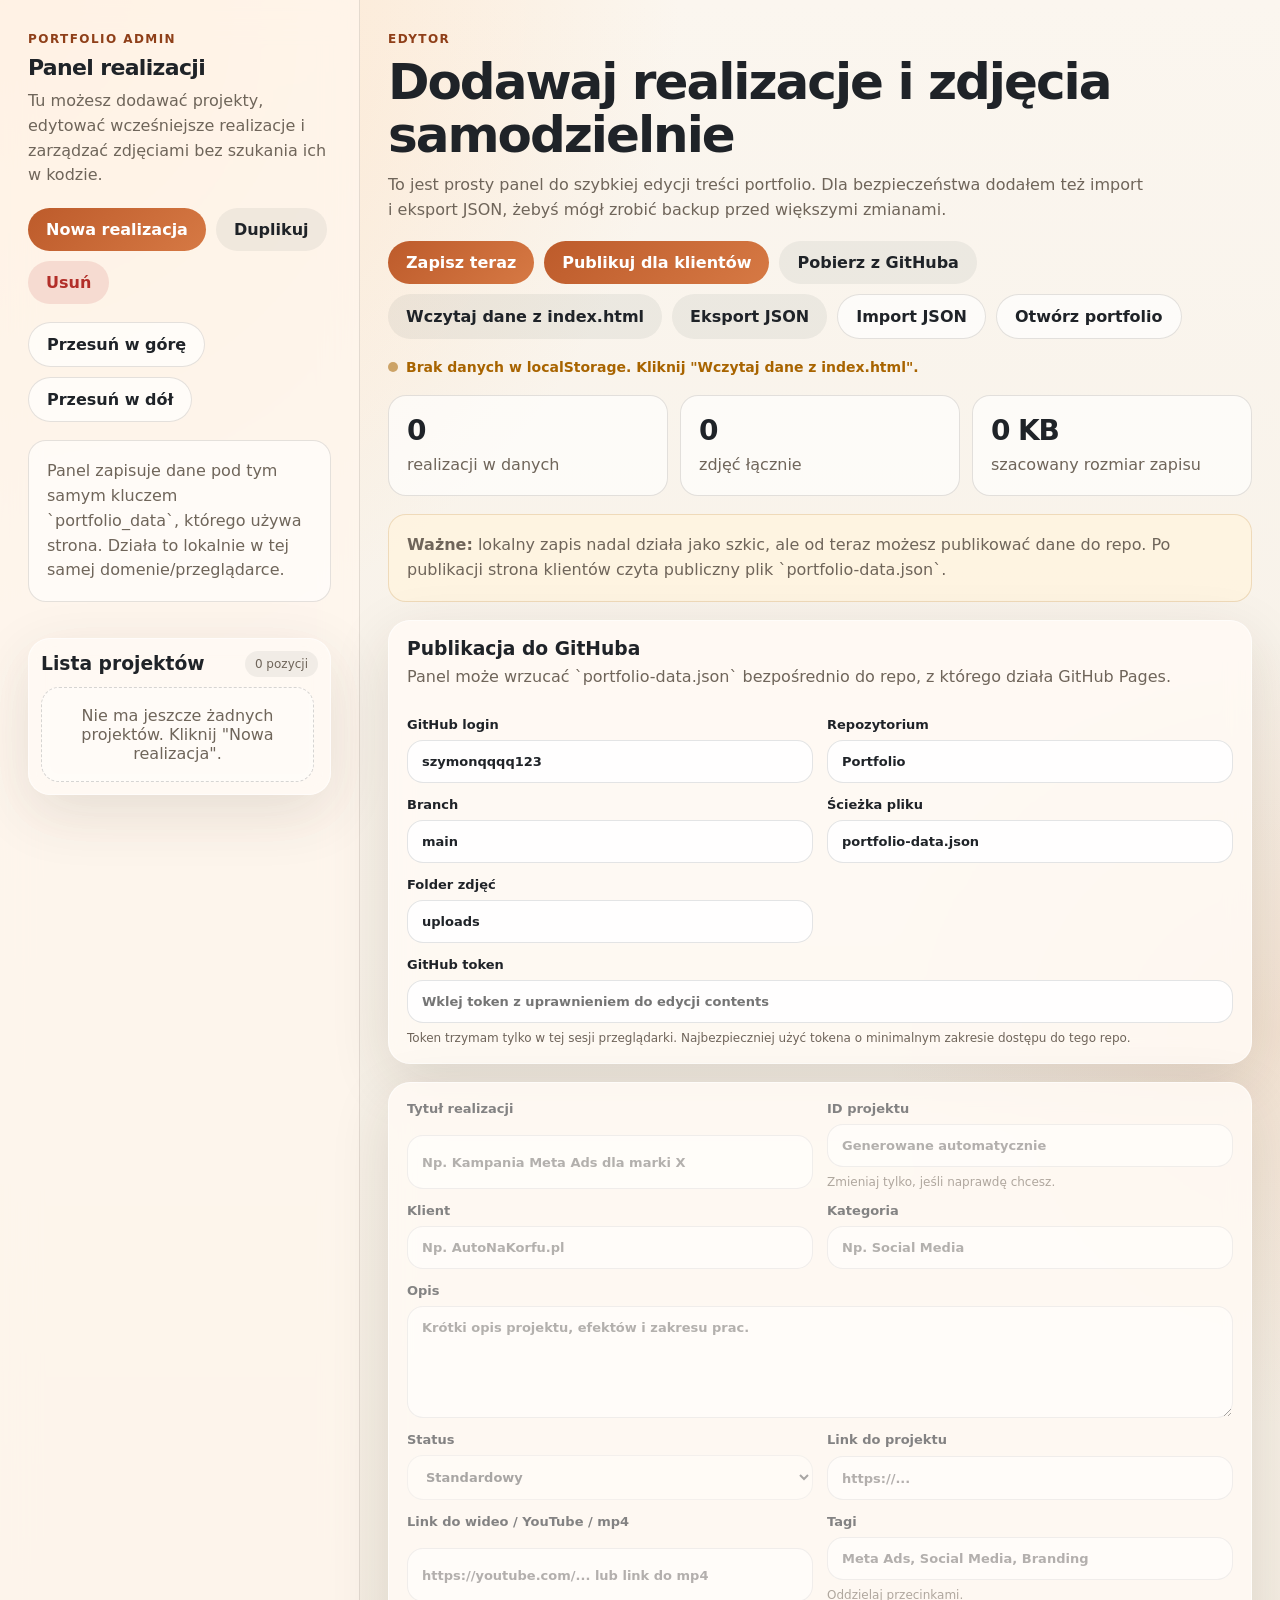
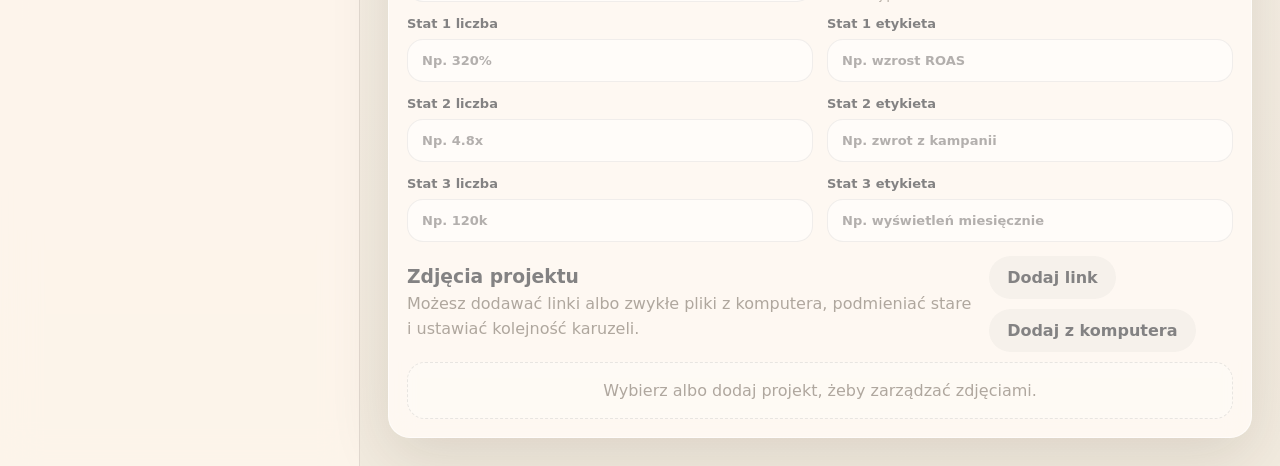
==== commit 6f1c8e84: "Add files via upload" ====
--- a/admin.html
+++ b/admin.html
@@ -640,6 +640,16 @@
               <label>
                 Stat 2 etykieta
                 <input type="text" id="fieldStat2label" placeholder="Np. zwrot z kampanii">
+              </label>
+
+              <label>
+                Stat 3 liczba
+                <input type="text" id="fieldStat3num" placeholder="Np. 120k">
+              </label>
+
+              <label>
+                Stat 3 etykieta
+                <input type="text" id="fieldStat3label" placeholder="Np. wyświetleń miesięcznie">
               </label>
 
               <div class="full">
@@ -691,6 +701,8 @@
         fieldStat1label: document.getElementById('fieldStat1label'),
         fieldStat2num: document.getElementById('fieldStat2num'),
         fieldStat2label: document.getElementById('fieldStat2label'),
+        fieldStat3num: document.getElementById('fieldStat3num'),
+        fieldStat3label: document.getElementById('fieldStat3label'),
         githubOwner: document.getElementById('githubOwner'),
         githubRepo: document.getElementById('githubRepo'),
         githubBranch: document.getElementById('githubBranch'),
@@ -786,6 +798,8 @@
           stat1label: String(src.stat1label || ''),
           stat2num: String(src.stat2num || ''),
           stat2label: String(src.stat2label || ''),
+          stat3num: String(src.stat3num || ''),
+          stat3label: String(src.stat3label || ''),
           status: src.status === 'featured' ? 'featured' : '',
           url: String(src.url || ''),
           youtubeUrl: String(src.youtubeUrl || ''),
@@ -1070,6 +1084,8 @@
         project.stat1label = els.fieldStat1label.value.trim();
         project.stat2num = els.fieldStat2num.value.trim();
         project.stat2label = els.fieldStat2label.value.trim();
+        project.stat3num = els.fieldStat3num.value.trim();
+        project.stat3label = els.fieldStat3label.value.trim();
         project.updatedAt = Date.now();
 
         selectedProjectId = project.id;
@@ -1100,7 +1116,9 @@
             els.fieldStat1num,
             els.fieldStat1label,
             els.fieldStat2num,
-            els.fieldStat2label
+            els.fieldStat2label,
+            els.fieldStat3num,
+            els.fieldStat3label
           ].forEach(function(input) {
             input.value = '';
           });
@@ -1122,6 +1140,8 @@
         els.fieldStat1label.value = project.stat1label || '';
         els.fieldStat2num.value = project.stat2num || '';
         els.fieldStat2label.value = project.stat2label || '';
+        els.fieldStat3num.value = project.stat3num || '';
+        els.fieldStat3label.value = project.stat3label || '';
         renderImageList();
       }
 
@@ -1603,7 +1623,9 @@
         els.fieldStat1num,
         els.fieldStat1label,
         els.fieldStat2num,
-        els.fieldStat2label
+        els.fieldStat2label,
+        els.fieldStat3num,
+        els.fieldStat3label
       ].forEach(function(input) {
         input.addEventListener('input', function() {
           syncCurrentProjectFromFields(true);
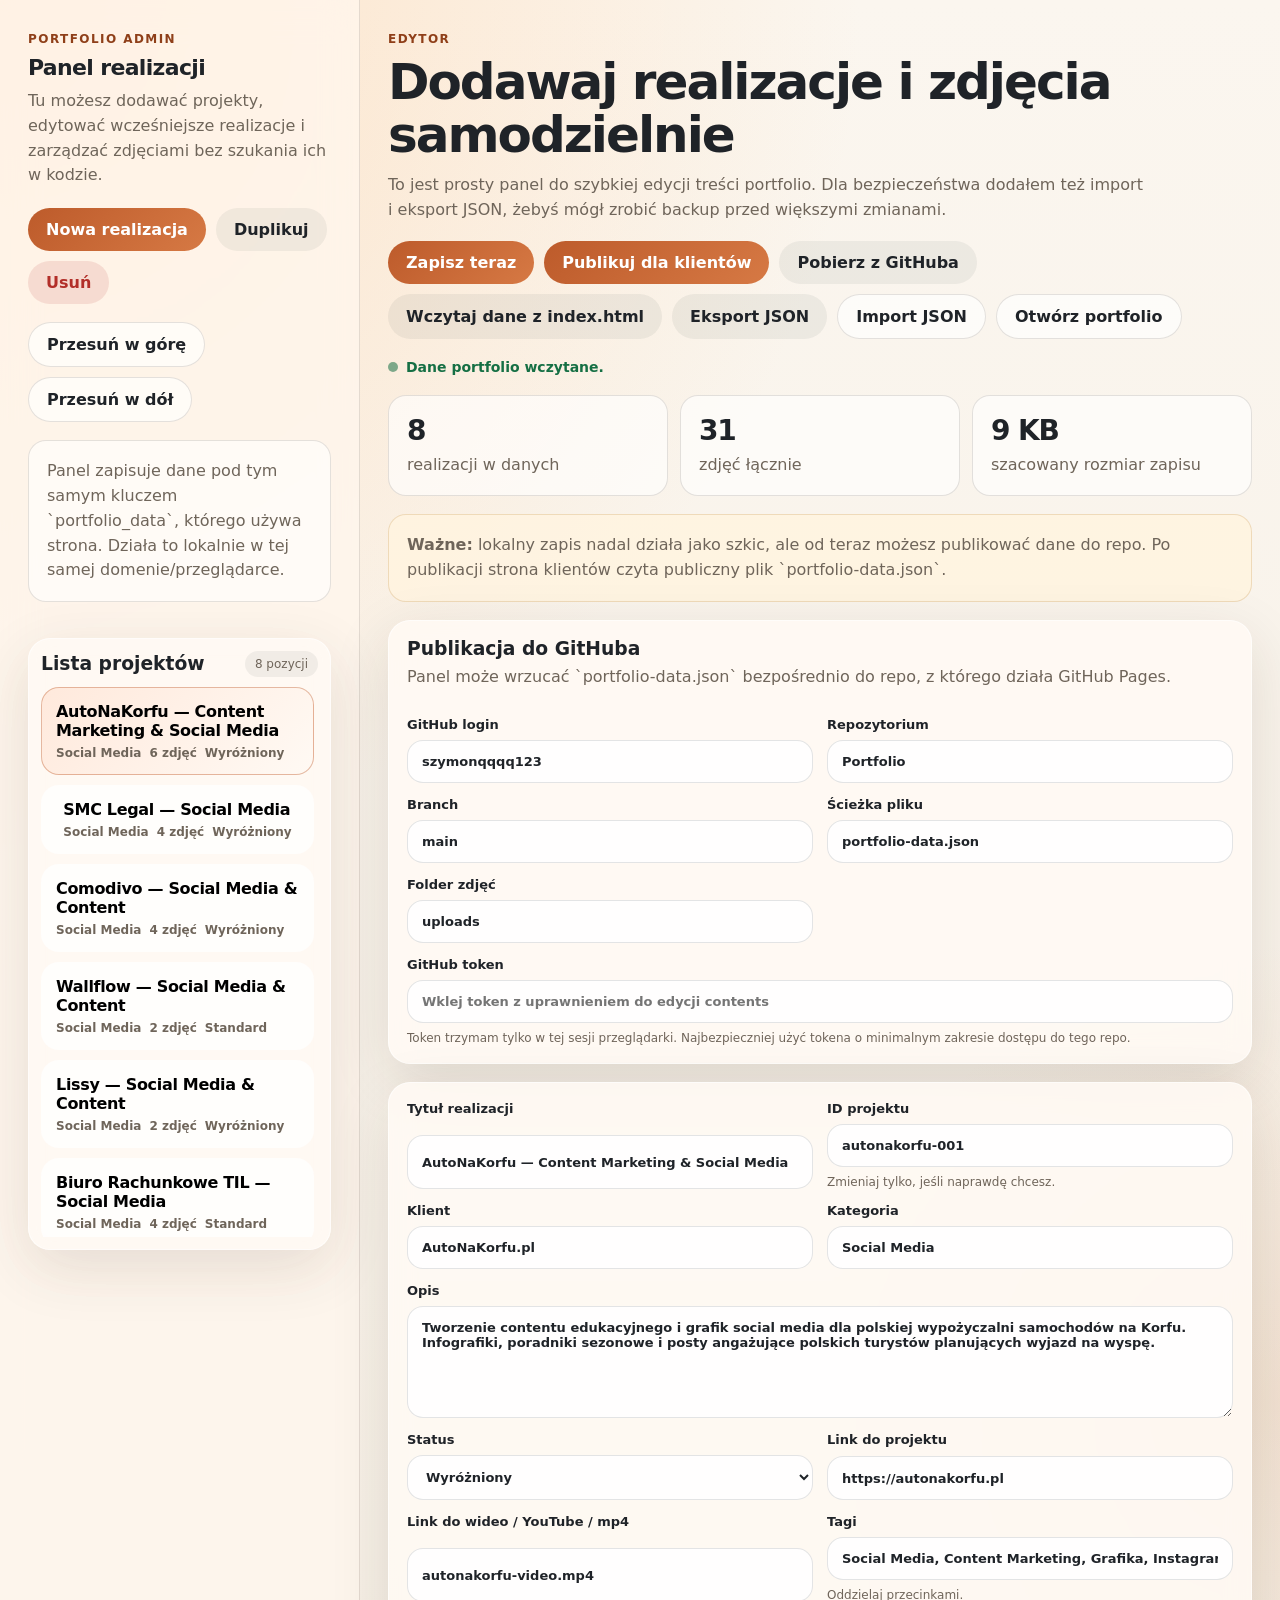
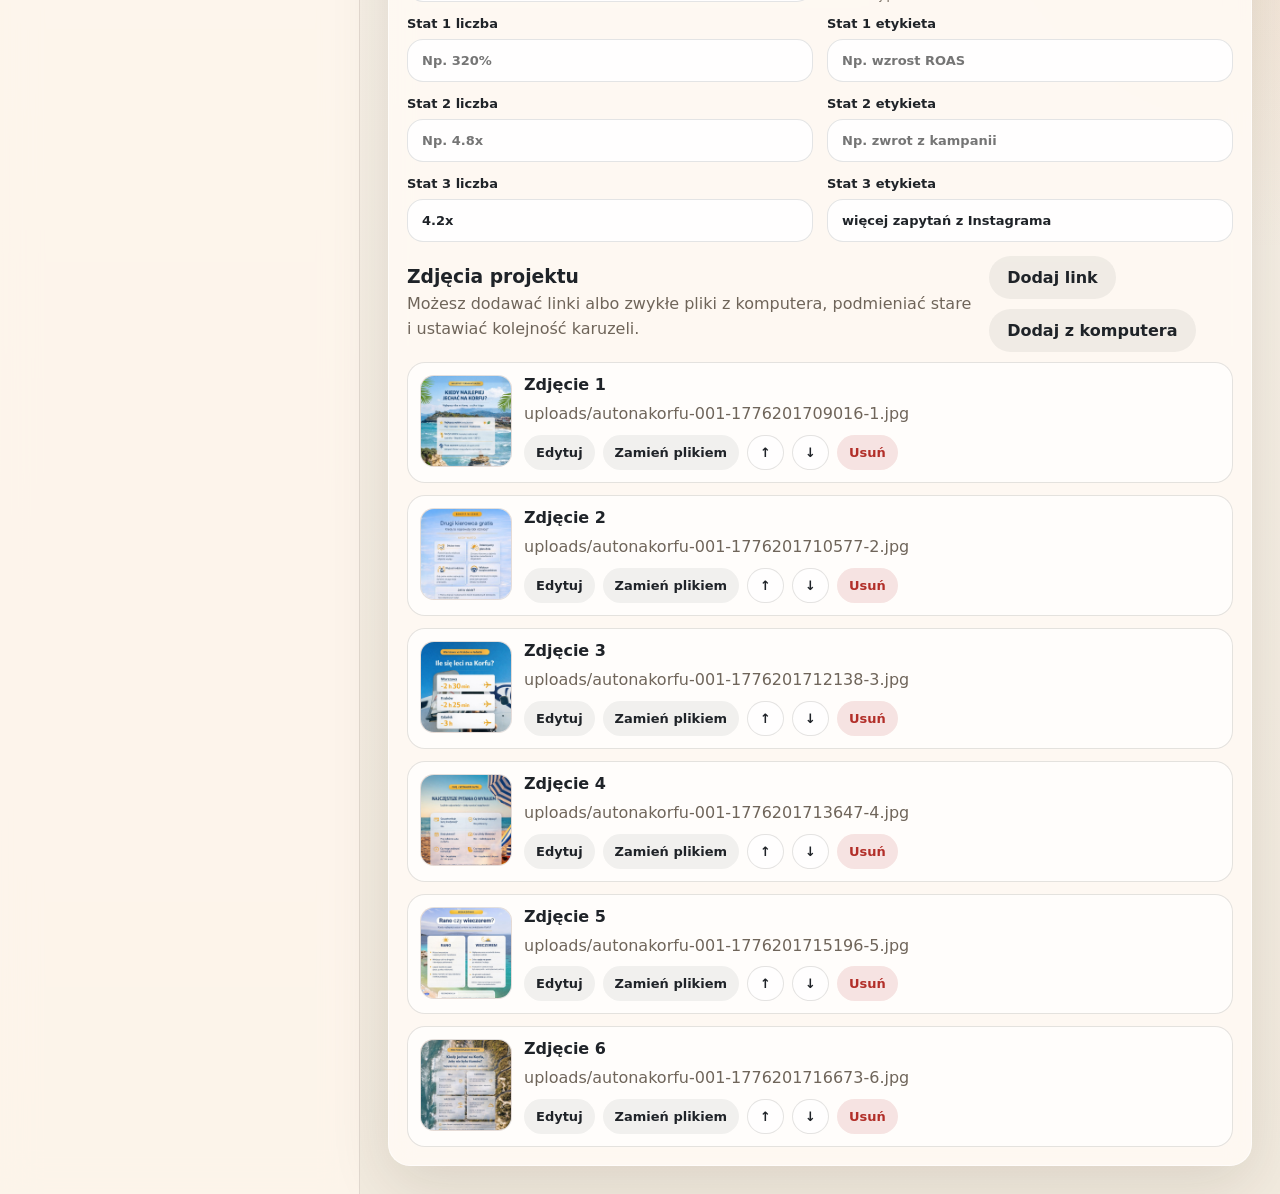
==== commit de87ebf7: "Add files via upload" ====
--- a/admin.html
+++ b/admin.html
@@ -678,6 +678,7 @@
       const STORAGE_KEY = 'portfolio_data';
       const GITHUB_CONFIG_KEY = 'portfolio_github_config';
       const GITHUB_TOKEN_KEY = 'portfolio_github_token';
+      const PUBLIC_DATA_URL = 'portfolio-data.json';
       const els = {
         projectList: document.getElementById('projectList'),
         projectCountChip: document.getElementById('projectCountChip'),
@@ -726,6 +727,16 @@
         };
       }
 
+      function cloneState(state) {
+        const src = state || {};
+        return {
+          projects: Array.isArray(src.projects) ? src.projects.slice() : [],
+          services: Array.isArray(src.services) ? src.services.slice() : [],
+          profile: Object.assign({}, src.profile || {}),
+          settings: Object.assign({}, src.settings || {})
+        };
+      }
+
       function createDefaultGithubConfig() {
         return {
           owner: 'szymonqqqq123',
@@ -818,6 +829,111 @@
         };
       }
 
+      function mergePortfolioLists(baseList, incomingList) {
+        const merged = Array.isArray(baseList) ? baseList.slice() : [];
+        const indexById = {};
+
+        merged.forEach(function(item, index) {
+          if (item && item.id != null) {
+            indexById[String(item.id)] = index;
+          }
+        });
+
+        (Array.isArray(incomingList) ? incomingList : []).forEach(function(item) {
+          if (!item) return;
+          if (item.id == null) {
+            merged.push(item);
+            return;
+          }
+
+          const key = String(item.id);
+          if (Object.prototype.hasOwnProperty.call(indexById, key)) {
+            merged[indexById[key]] = Object.assign({}, merged[indexById[key]], item);
+            return;
+          }
+
+          indexById[key] = merged.length;
+          merged.push(item);
+        });
+
+        return merged;
+      }
+
+      function mergePortfolioState(baseState, incomingState) {
+        const base = cloneState(baseState);
+        const incoming = incomingState || {};
+
+        return ensureStateShape({
+          projects: mergePortfolioLists(base.projects, incoming.projects),
+          services: mergePortfolioLists(base.services, incoming.services),
+          profile: Object.assign({}, base.profile, incoming.profile || {}),
+          settings: Object.assign({}, base.settings, incoming.settings || {})
+        });
+      }
+
+      async function fetchPublicPortfolioState() {
+        try {
+          const response = await fetch(PUBLIC_DATA_URL, { cache: 'no-store' });
+          if (!response.ok) {
+            return null;
+          }
+          return ensureStateShape(await response.json());
+        } catch (error) {
+          console.warn('public portfolio-data fetch failed:', error);
+          return null;
+        }
+      }
+
+      async function getFallbackStateFromIndex() {
+        const frame = document.createElement('iframe');
+        frame.style.display = 'none';
+        frame.src = 'index.html?seed=' + Date.now();
+        document.body.appendChild(frame);
+
+        try {
+          await new Promise(function(resolve, reject) {
+            const timeout = setTimeout(function() {
+              reject(new Error('timeout'));
+            }, 12000);
+
+            frame.onload = function() {
+              clearTimeout(timeout);
+              setTimeout(resolve, 1200);
+            };
+
+            frame.onerror = function() {
+              clearTimeout(timeout);
+              reject(new Error('load-error'));
+            };
+          });
+
+          return ensureStateShape(frame.contentWindow && frame.contentWindow.__portfolioFallbackState);
+        } catch (error) {
+          console.warn('index fallback load failed:', error);
+          return null;
+        } finally {
+          frame.remove();
+        }
+      }
+
+      async function loadVisiblePortfolioState() {
+        const localDraft = loadState();
+        const fallbackState = await getFallbackStateFromIndex();
+        const publishedState = await fetchPublicPortfolioState();
+
+        let merged = fallbackState ? mergePortfolioState(createEmptyState(), fallbackState) : createEmptyState();
+
+        if (publishedState) {
+          merged = mergePortfolioState(merged, publishedState);
+        }
+
+        if (localDraft && (localDraft.projects.length || Object.keys(localDraft.profile || {}).length || (localDraft.services || []).length)) {
+          merged = mergePortfolioState(merged, localDraft);
+        }
+
+        return ensureStateShape(merged);
+      }
+
       function loadGithubConfig() {
         let config = createDefaultGithubConfig();
 
@@ -1425,37 +1541,19 @@
 
       async function seedFromIndex() {
         setStatus('Ładuję dane z index.html...', 'warn');
-        const frame = document.createElement('iframe');
-        frame.style.display = 'none';
-        frame.src = 'index.html?seed=' + Date.now();
-        document.body.appendChild(frame);
-
         try {
-          await new Promise(function(resolve, reject) {
-            const timeout = setTimeout(function() {
-              reject(new Error('timeout'));
-            }, 12000);
-
-            frame.onload = function() {
-              clearTimeout(timeout);
-              setTimeout(resolve, 900);
-            };
-
-            frame.onerror = function() {
-              clearTimeout(timeout);
-              reject(new Error('load-error'));
-            };
-          });
-
-          state = loadState();
+          const fallbackState = await getFallbackStateFromIndex();
+          if (!fallbackState) {
+            throw new Error('no-fallback-state');
+          }
+
+          state = mergePortfolioState(fallbackState, loadState());
           renderAll();
           saveState(false);
           setStatus('Dane zostały wczytane z index.html.', 'ok');
         } catch (error) {
           setStatus('Nie udało się wczytać danych ze strony.', 'danger');
           alert('Nie udało się pobrać danych z index.html. Upewnij się, że admin.html i index.html są w tym samym folderze i tej samej domenie.');
-        } finally {
-          frame.remove();
         }
       }
 
@@ -1479,23 +1577,39 @@
 
       async function pullFromGithub() {
         const config = saveGithubConfig();
-        if (!config.owner || !config.repo || !config.branch || !config.path || !config.token) {
-          setStatus('Uzupełnij ustawienia GitHuba i token.', 'warn');
-          alert('Żeby pobrać dane z repo, uzupełnij pola GitHub login, repo, branch, ścieżka pliku i token.');
+        if (!config.owner || !config.repo || !config.branch || !config.path) {
+          setStatus('Uzupełnij ustawienia GitHuba.', 'warn');
+          alert('Żeby pobrać dane z repo, uzupełnij pola GitHub login, repo, branch i ścieżka pliku.');
           return;
         }
 
         setStatus('Pobieram aktualny plik z GitHuba...', 'warn');
 
         try {
-          const remote = await fetchGithubContent(config);
+          let remote = null;
+          if (config.token) {
+            remote = await fetchGithubContent(config);
+          }
+
+          if (!remote) {
+            const publicState = await fetchPublicPortfolioState();
+            if (publicState) {
+              state = mergePortfolioState(await getFallbackStateFromIndex(), publicState);
+              selectedProjectId = state.projects[0] ? state.projects[0].id : null;
+              renderAll();
+              saveState(false);
+              setStatus('Pobrano najnowsze dane z opublikowanego pliku.', 'ok');
+              return;
+            }
+          }
+
           if (!remote || !remote.content) {
             setStatus('Plik jeszcze nie istnieje w repo.', 'warn');
             alert('Plik `portfolio-data.json` nie istnieje jeszcze w repo. Najpierw użyj publikacji.');
             return;
           }
 
-          state = ensureStateShape(JSON.parse(base64ToUtf8(remote.content)));
+          state = mergePortfolioState(await getFallbackStateFromIndex(), ensureStateShape(JSON.parse(base64ToUtf8(remote.content))));
           selectedProjectId = state.projects[0] ? state.projects[0].id : null;
           renderAll();
           saveState(false);
@@ -1683,15 +1797,28 @@
         input.addEventListener('change', saveGithubConfig);
       });
 
-      githubConfig = loadGithubConfig();
-      fillGithubConfig();
-      state = loadState();
-      if (!state.projects.length) {
-        setStatus('Brak danych w localStorage. Kliknij "Wczytaj dane z index.html".', 'warn');
-      } else {
-        setStatus('Dane portfolio wczytane.', 'ok');
-      }
-      renderAll();
+      async function initAdmin() {
+        githubConfig = loadGithubConfig();
+        fillGithubConfig();
+        setStatus('Ładuję dane portfolio...', 'warn');
+
+        try {
+          state = await loadVisiblePortfolioState();
+          if (!state.projects.length) {
+            setStatus('Brak danych w panelu. Kliknij "Wczytaj dane z index.html".', 'warn');
+          } else {
+            setStatus('Dane portfolio wczytane.', 'ok');
+          }
+          renderAll();
+        } catch (error) {
+          console.error(error);
+          state = loadState();
+          renderAll();
+          setStatus('Wczytano lokalny szkic z panelu.', 'warn');
+        }
+      }
+
+      initAdmin();
     })();
   </script>
 </body>
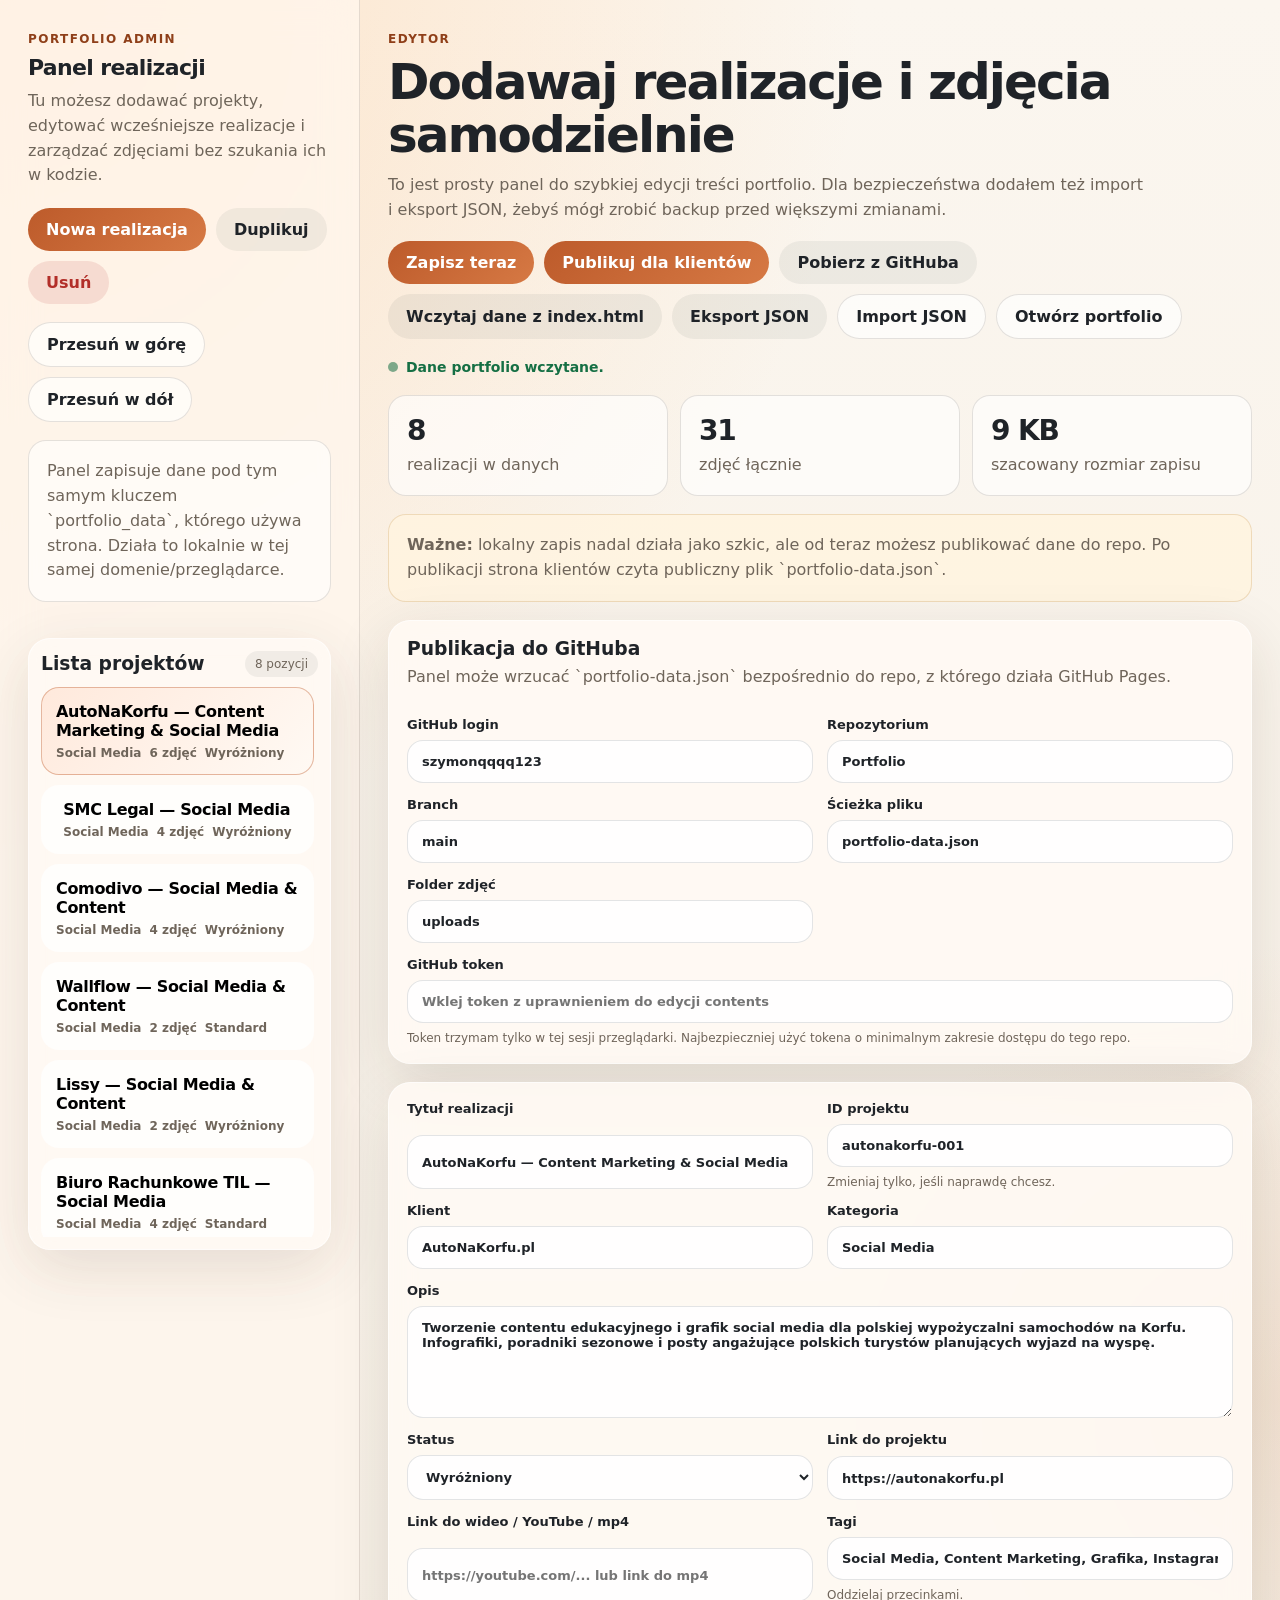
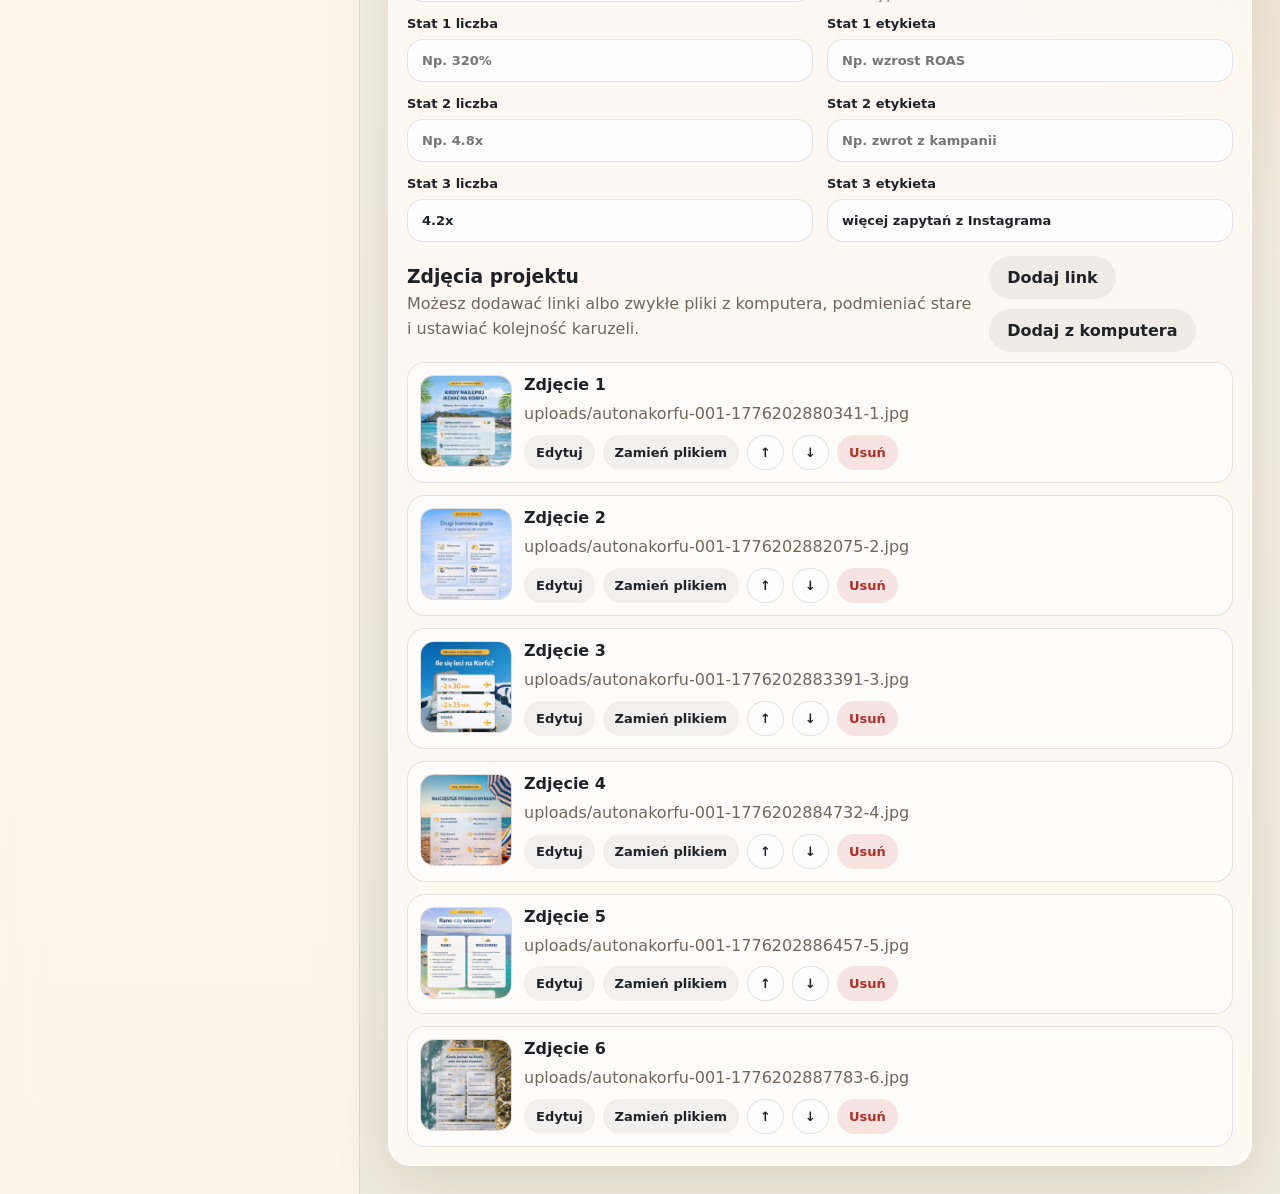
==== commit 074ac168: "Add files via upload" ====
--- a/admin.html
+++ b/admin.html
@@ -679,6 +679,9 @@
       const GITHUB_CONFIG_KEY = 'portfolio_github_config';
       const GITHUB_TOKEN_KEY = 'portfolio_github_token';
       const PUBLIC_DATA_URL = 'portfolio-data.json';
+      const VIDEO_DISABLED_PROJECTS = {
+        'autonakorfu-001': true
+      };
       const els = {
         projectList: document.getElementById('projectList'),
         projectCountChip: document.getElementById('projectCountChip'),
@@ -798,8 +801,9 @@
       function normalizeProject(project, index) {
         const src = project && typeof project === 'object' ? project : {};
         const title = src.title || 'Nowa realizacja';
+        const projectId = String(src.id || generateId(title + '-' + index));
         return {
-          id: String(src.id || generateId(title + '-' + index)),
+          id: projectId,
           title: String(title),
           client: String(src.client || ''),
           desc: String(src.desc || ''),
@@ -813,7 +817,7 @@
           stat3label: String(src.stat3label || ''),
           status: src.status === 'featured' ? 'featured' : '',
           url: String(src.url || ''),
-          youtubeUrl: String(src.youtubeUrl || ''),
+          youtubeUrl: VIDEO_DISABLED_PROJECTS[projectId] ? '' : String(src.youtubeUrl || ''),
           images: Array.isArray(src.images) ? src.images.filter(Boolean).map(String) : [],
           updatedAt: Number(src.updatedAt) || Date.now()
         };
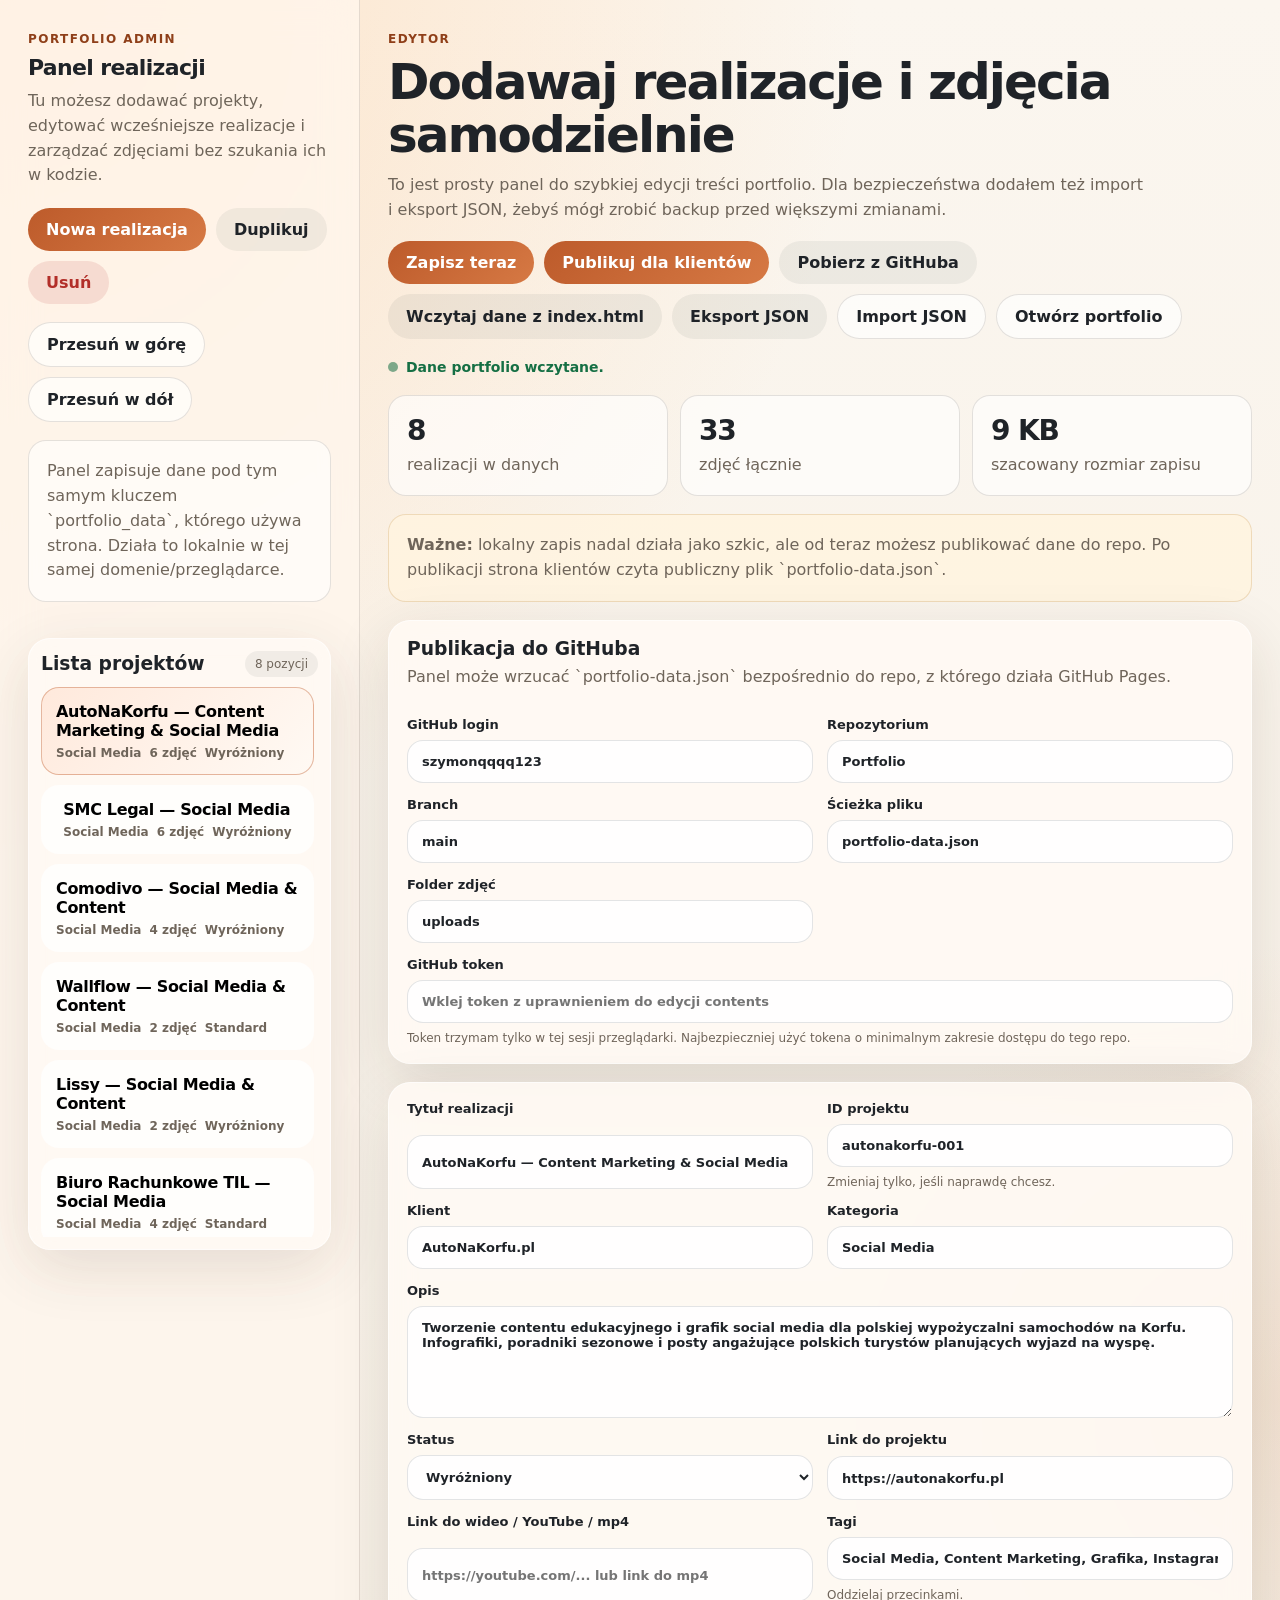
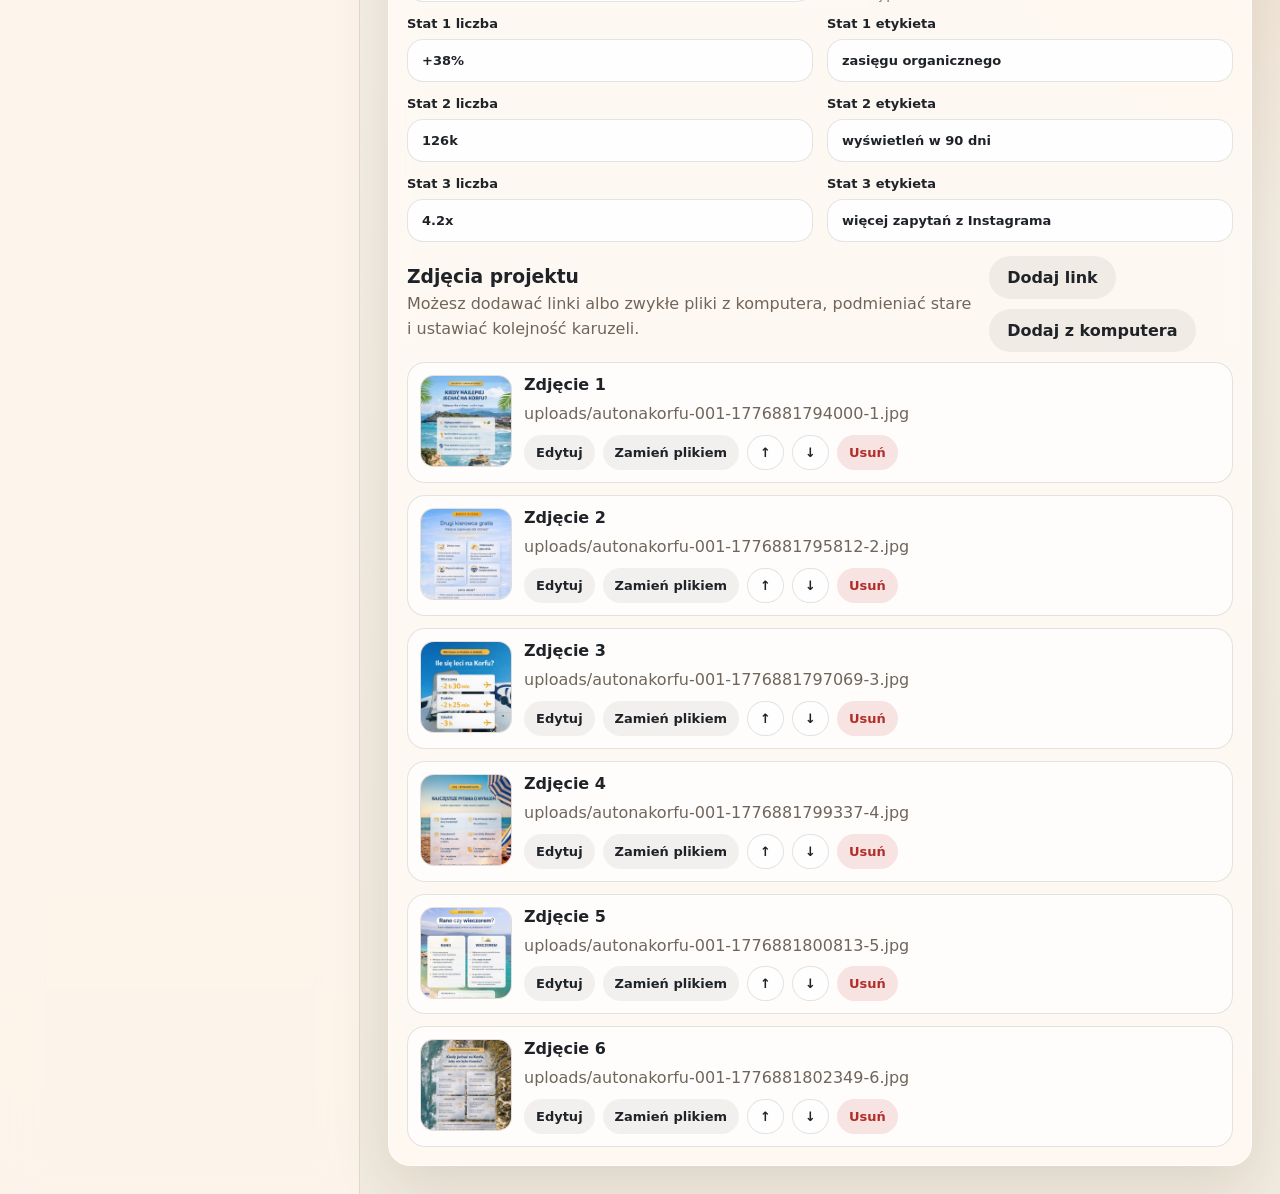
==== commit c893c2ec: "Add files via upload" ====
--- a/admin.html
+++ b/admin.html
@@ -4,6 +4,11 @@
   <meta charset="UTF-8">
   <meta name="viewport" content="width=device-width, initial-scale=1.0">
   <title>Panel realizacji</title>
+  <meta name="theme-color" content="#1f2328">
+  <link rel="icon" href="favicon.ico" sizes="any">
+  <link rel="icon" type="image/svg+xml" href="favicon.svg">
+  <link rel="icon" type="image/png" sizes="32x32" href="favicon-32.png">
+  <link rel="apple-touch-icon" sizes="180x180" href="apple-touch-icon.png">
   <style>
     :root {
       --bg: #f4efe7;
@@ -1302,6 +1307,35 @@
         });
       }
 
+      function hasGithubUploadConfig(config) {
+        return !!(
+          config &&
+          config.owner &&
+          config.repo &&
+          config.branch &&
+          config.assetsDir &&
+          config.token
+        );
+      }
+
+      async function uploadImageFileToGithub(file, project, imageIndex, config) {
+        const dataUrl = await fileToDataUrl(file);
+        const upload = dataUriToGithubUploadInfo(dataUrl, project, imageIndex, config);
+
+        if (!upload) {
+          throw new Error('invalid-image-data');
+        }
+
+        await putGithubFile(
+          config,
+          upload.path,
+          upload.base64,
+          'Upload portfolio image via admin panel'
+        );
+
+        return upload.publicUrl;
+      }
+
       function renderImageList() {
         const project = getSelectedProject();
         if (!project) {
@@ -1491,29 +1525,40 @@
         if (!current || !files.length) return;
 
         try {
-          const dataUrls = [];
-          for (const file of files) {
-            dataUrls.push(await fileToDataUrl(file));
-          }
-
-          if (typeof replaceIndex === 'number' && dataUrls[0]) {
-            current.images[replaceIndex] = dataUrls[0];
-            if (dataUrls.length > 1) {
-              current.images.splice.apply(current.images, [replaceIndex + 1, 0].concat(dataUrls.slice(1)));
+          const config = saveGithubConfig();
+          if (!hasGithubUploadConfig(config)) {
+            setStatus('Uzupełnij ustawienia GitHuba i token przed uploadem zdjęć.', 'warn');
+            alert('Żeby dodawać zdjęcia z komputera bez błędu limitu, uzupełnij w panelu GitHub login, repo, branch, folder uploads i token. Wtedy zdjęcia będą od razu wysyłane do repo, zamiast zapisywać się jako ciężkie base64 w przeglądarce.');
+            return;
+          }
+
+          setStatus('Wysyłam zdjęcia do GitHuba...', 'warn');
+
+          const uploadedUrls = [];
+          const startIndex = typeof replaceIndex === 'number' ? replaceIndex : current.images.length;
+
+          for (let i = 0; i < files.length; i += 1) {
+            uploadedUrls.push(await uploadImageFileToGithub(files[i], current, startIndex + i, config));
+          }
+
+          if (typeof replaceIndex === 'number' && uploadedUrls[0]) {
+            current.images[replaceIndex] = uploadedUrls[0];
+            if (uploadedUrls.length > 1) {
+              current.images.splice.apply(current.images, [replaceIndex + 1, 0].concat(uploadedUrls.slice(1)));
             }
           } else {
-            current.images = current.images.concat(dataUrls);
+            current.images = current.images.concat(uploadedUrls);
           }
 
           current.updatedAt = Date.now();
           renderImageList();
           renderProjectList();
           scheduleSave();
-          setStatus('Dodano zdjęcia z komputera do szkicu.', 'ok');
+          setStatus('Zdjęcia zostały wysłane do GitHuba i dodane do szkicu.', 'ok');
         } catch (error) {
           console.error(error);
-          setStatus('Nie udało się odczytać plików z komputera.', 'danger');
-          alert('Nie udało się wczytać wybranych obrazów.');
+          setStatus('Nie udało się wysłać zdjęć do GitHuba.', 'danger');
+          alert('Upload zdjęć nie udał się. Najczęściej chodzi o brak tokena, złą nazwę repo, zły branch albo brak uprawnień do zapisu.');
         } finally {
           els.imageUploadInput.value = '';
           delete els.imageUploadInput.dataset.replaceIndex;
